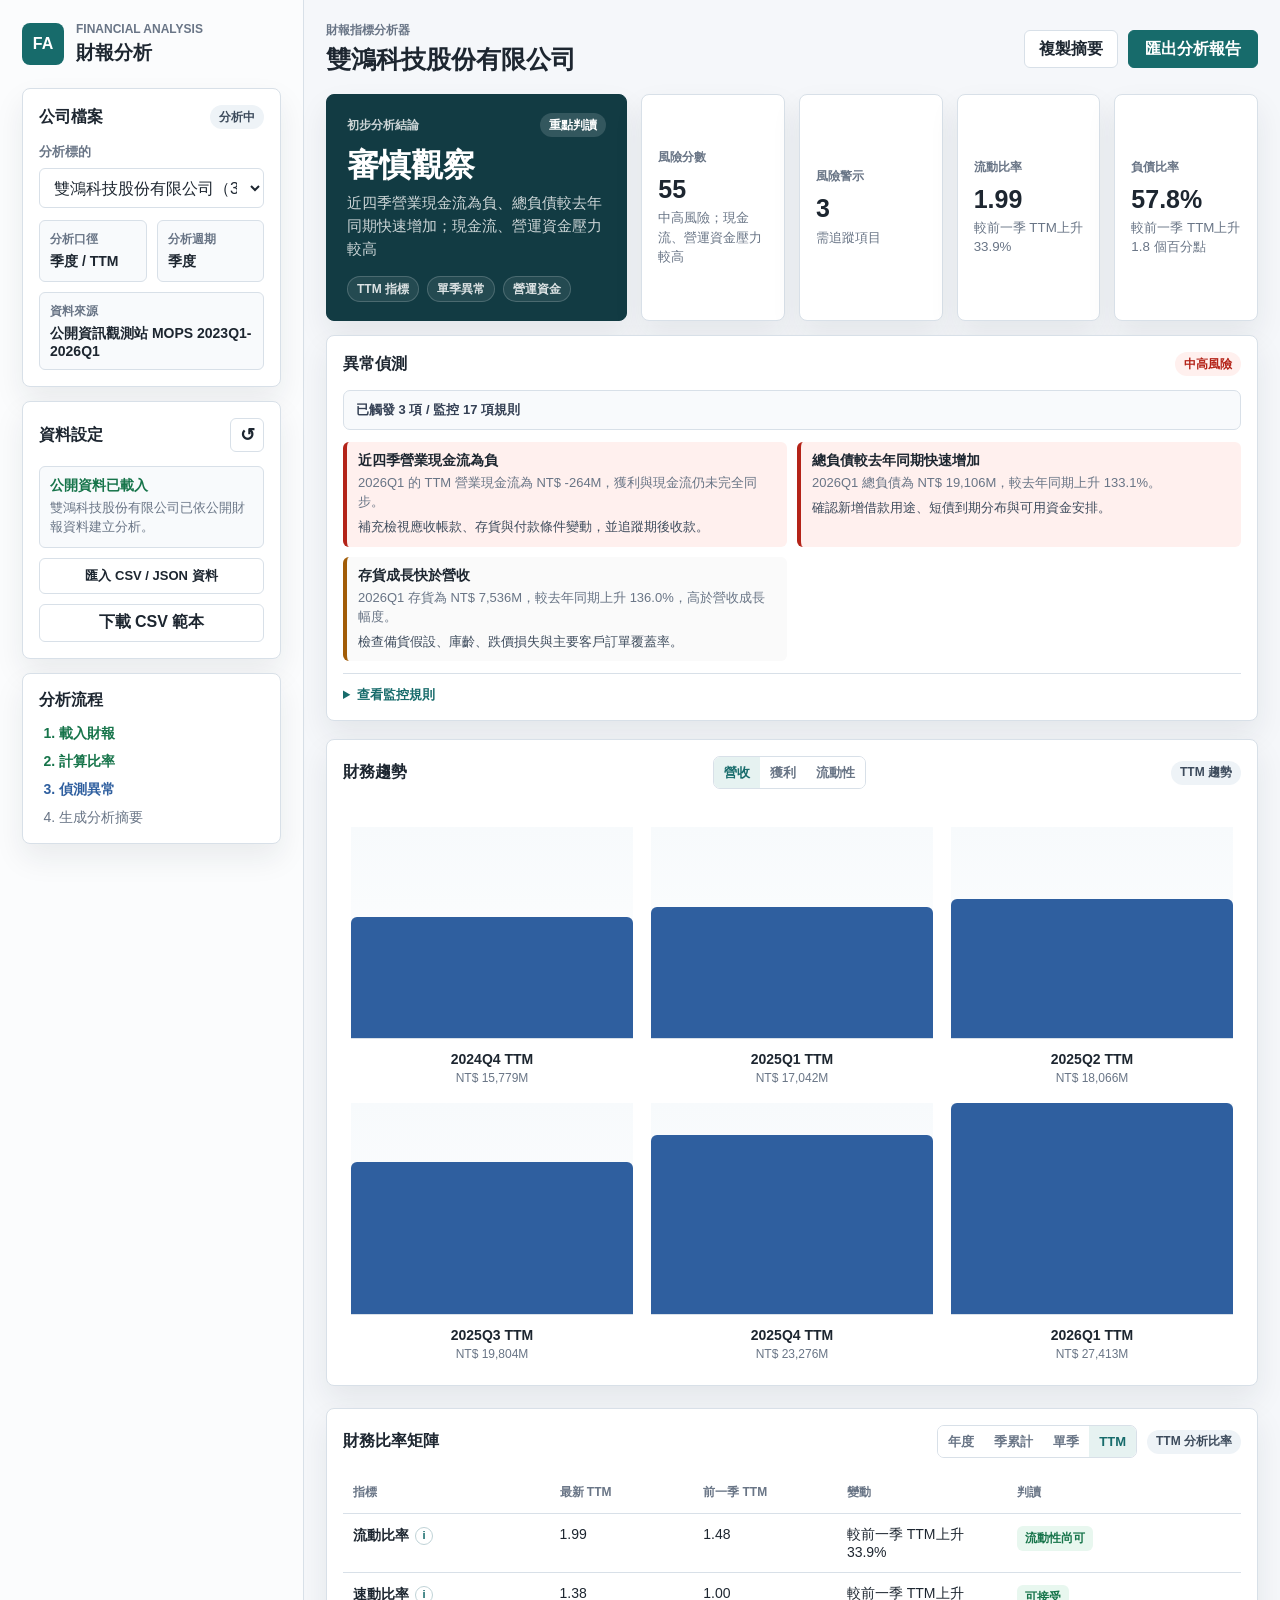
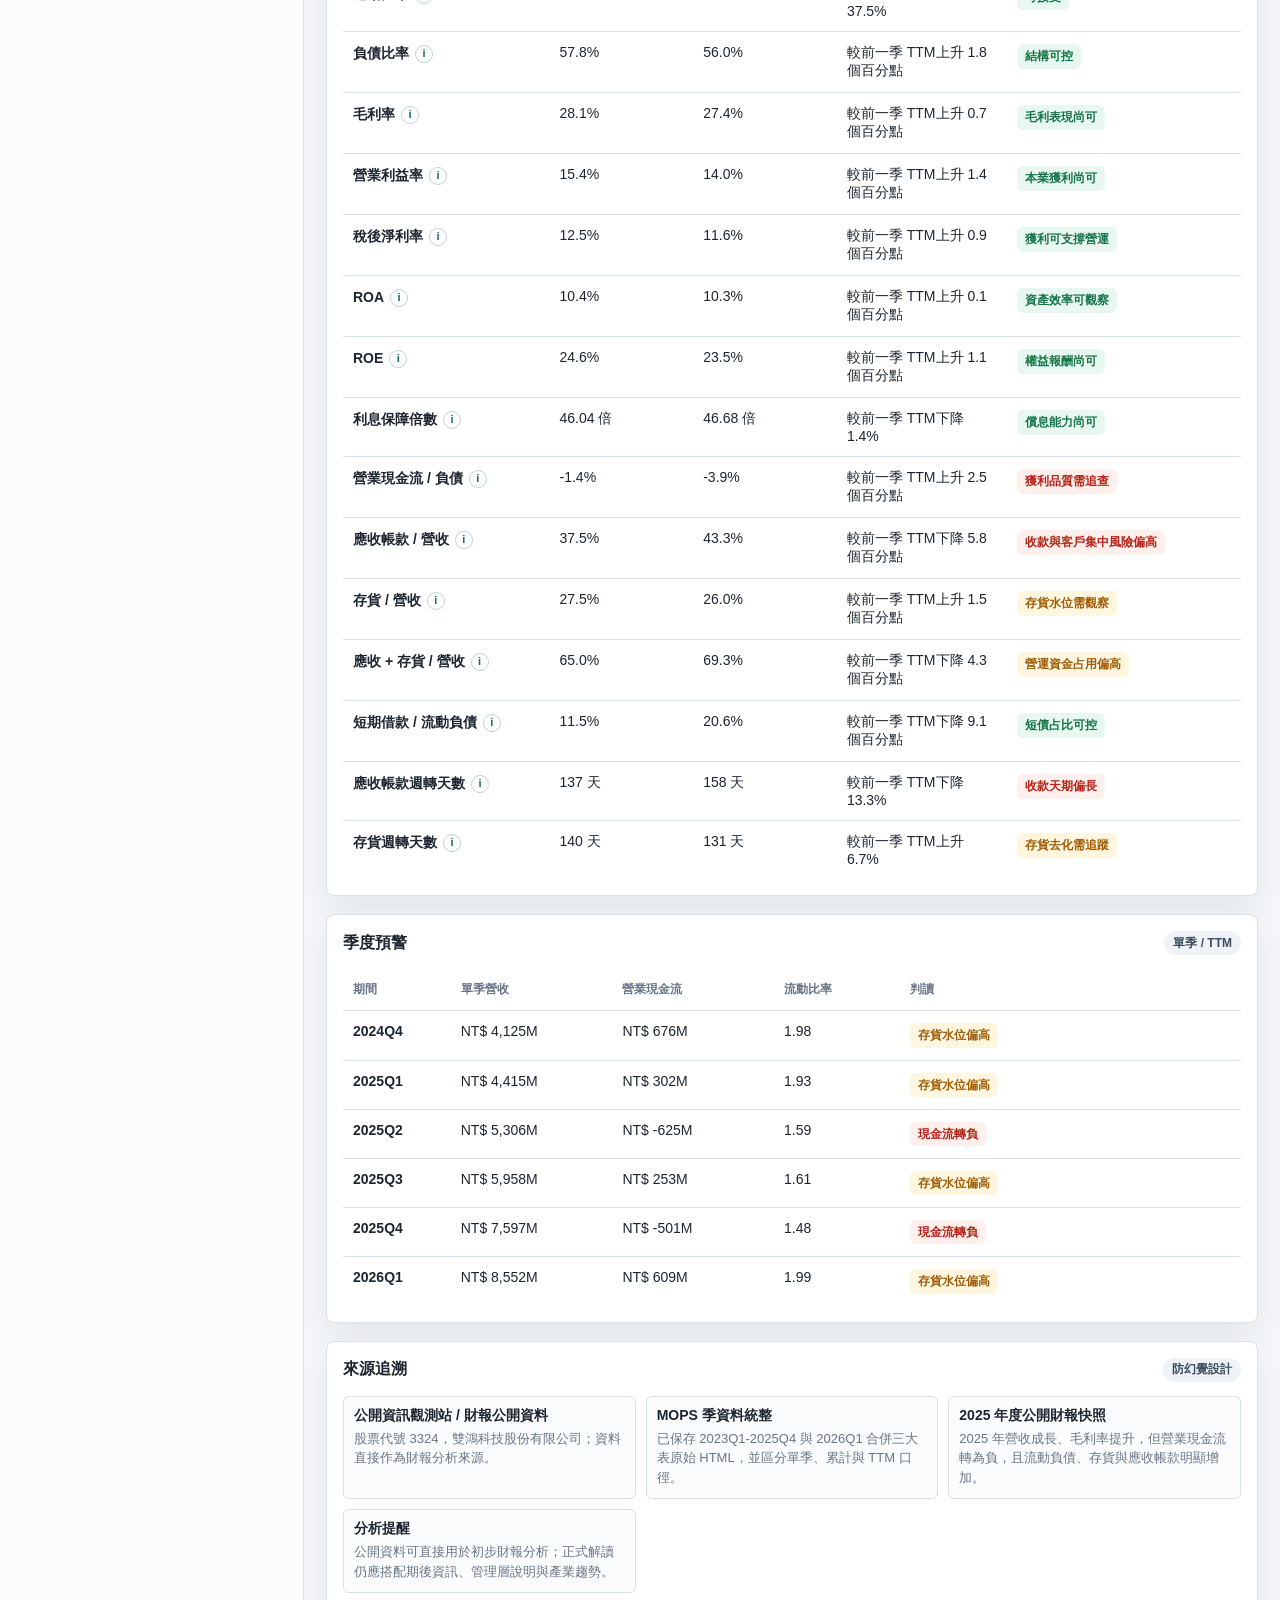
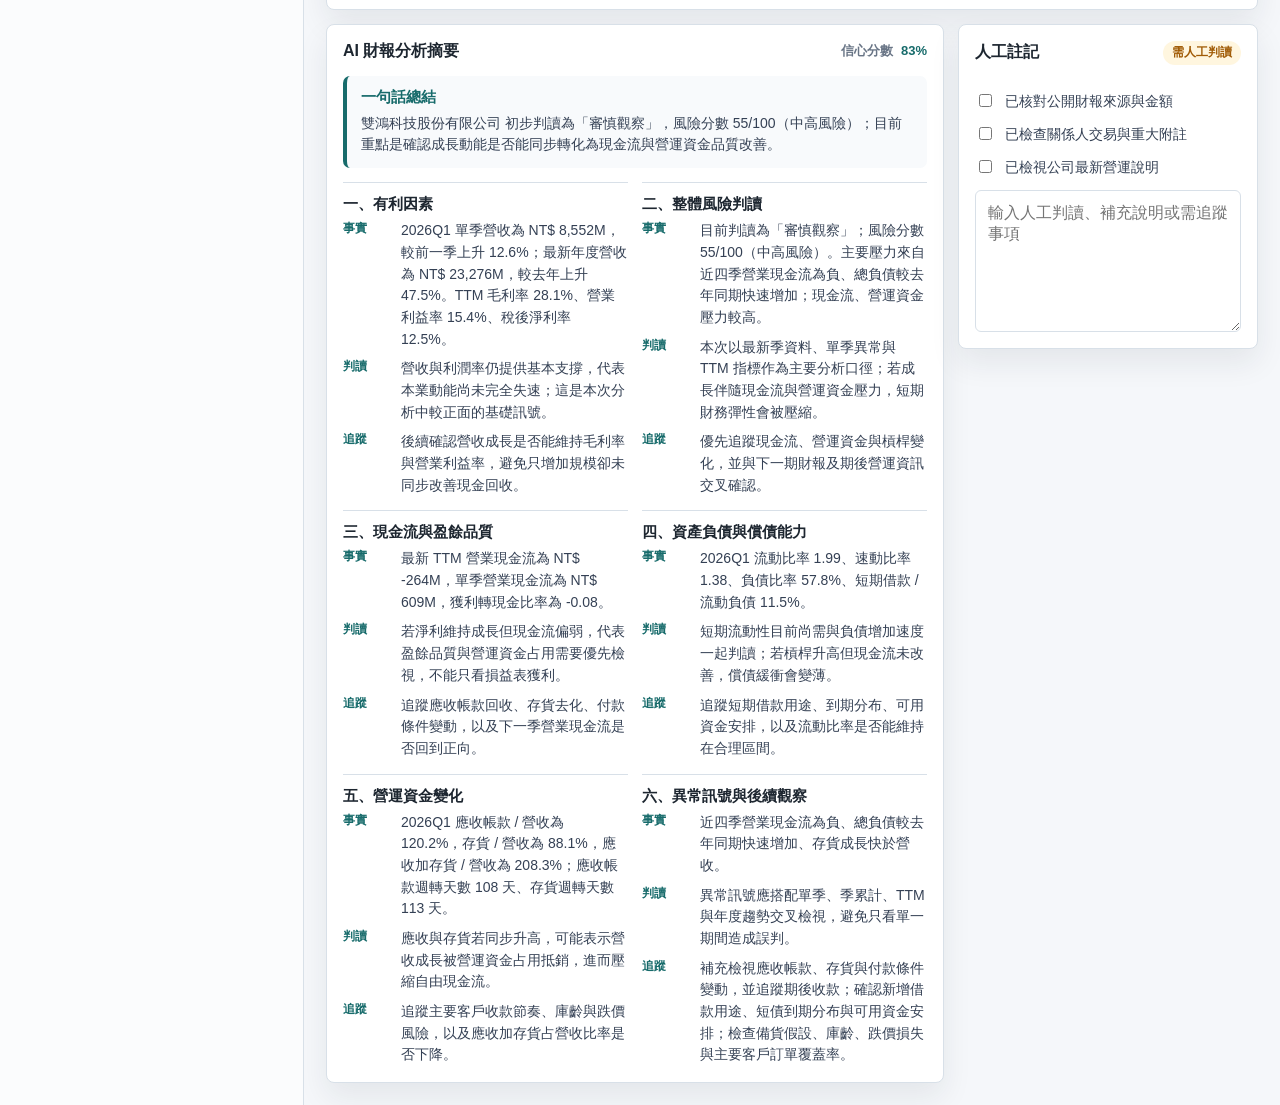
==== index.html @ e7624f01 "Load ratio matrix tooltips" ====
<!doctype html>
<html lang="zh-Hant">
  <head>
    <meta charset="utf-8" />
    <meta name="viewport" content="width=device-width, initial-scale=1" />
    <title>財報分析助手</title>
    <link rel="stylesheet" href="./style.css" />
    <link rel="stylesheet" href="./ratio-tooltips.css" />
  </head>
  <body>
    <main class="app-shell">
      <aside class="sidebar" aria-label="財報分析控制台">
        <div class="brand">
          <div class="brand-mark" aria-hidden="true">FA</div>
          <div>
            <p class="eyebrow">Financial Analysis</p>
            <h1>財報分析</h1>
          </div>
        </div>

        <section class="panel compact profile-panel">
          <div class="panel-title">
            <span>公司檔案</span>
            <span class="status-pill">分析中</span>
          </div>
          <label class="field-label" for="companySelect">分析標的</label>
          <select id="companySelect">
            <option value="auras" selected>雙鴻科技股份有限公司（3324）</option>
            <option value="sample">宏遠精密製造股份有限公司</option>
            <option value="stable">勤實電子材料股份有限公司</option>
            <option value="stress">景泰營造工程股份有限公司</option>
          </select>
          <div class="meta-grid">
            <div>
              <span>分析口徑</span>
              <strong id="creditLimit">季度 / TTM</strong>
            </div>
            <div>
              <span>分析週期</span>
              <strong>季度</strong>
            </div>
            <div class="meta-wide">
              <span>資料來源</span>
              <strong id="dataSource">公開資訊觀測站資料快照</strong>
            </div>
          </div>
        </section>

        <section class="panel compact data-panel">
          <div class="panel-title">
            <span>資料設定</span>
            <button class="icon-button" id="resetData" title="還原樣本資料" aria-label="還原樣本資料">↺</button>
          </div>
          <div class="parser-status" id="parserStatus">
            <strong>公開資料已載入</strong>
            <span id="parserDetail">雙鴻科技已依公開財報資料建立分析。</span>
          </div>
          <label class="secondary-upload" for="structuredUpload">匯入 CSV / JSON 資料</label>
          <input id="structuredUpload" type="file" accept=".csv,.json" />
          <button class="secondary-button" id="downloadTemplate">下載 CSV 範本</button>
        </section>

        <section class="panel compact flow-panel">
          <div class="panel-title">
            <span>分析流程</span>
          </div>
          <ol class="steps">
            <li class="done">載入財報</li>
            <li class="done">計算比率</li>
            <li class="active">偵測異常</li>
            <li>生成分析摘要</li>
          </ol>
        </section>

      </aside>

      <section class="workspace">
        <header class="topbar">
          <div>
            <p class="eyebrow">財報指標分析器</p>
            <h2 id="companyName">雙鴻科技股份有限公司</h2>
          </div>
          <div class="top-actions">
            <button class="secondary-button" id="copySummary">複製摘要</button>
            <button class="primary-button" id="exportReport">匯出分析報告</button>
          </div>
        </header>

        <section class="kpi-strip" aria-label="財報分析指標">
          <article class="kpi conclusion-kpi">
            <div class="kpi-heading">
              <span>初步分析結論</span>
              <span class="status-pill conclusion-pill">重點判讀</span>
            </div>
            <strong id="recommendation">審慎觀察</strong>
            <small id="recommendationReason">短債與現金流壓力升高</small>
            <div class="conclusion-meta" aria-label="初步分析口徑">
              <span>TTM 指標</span>
              <span>單季異常</span>
              <span>營運資金</span>
            </div>
          </article>
          <article class="kpi metric-kpi">
            <span>風險分數</span>
            <strong id="riskScore">--</strong>
            <small id="riskScoreReason">等待分析</small>
          </article>
          <article class="kpi metric-kpi">
            <span>風險警示</span>
            <strong id="alertCount">5</strong>
            <small>需追蹤項目</small>
          </article>
          <article class="kpi metric-kpi">
            <span>流動比率</span>
            <strong id="currentRatio">0.96</strong>
            <small id="currentRatioDelta">較去年下降 30.4%</small>
          </article>
          <article class="kpi metric-kpi">
            <span>負債比率</span>
            <strong id="debtRatio">71.0%</strong>
            <small id="debtRatioDelta">較去年上升 13.9%</small>
          </article>
        </section>

        <section class="analysis-grid">
          <article class="panel alert-panel">
            <div class="panel-title">
              <span>異常偵測</span>
              <span class="status-pill danger" id="riskLevel">高關注</span>
            </div>
            <div class="alert-summary" id="alertSummary">已觸發 0 項 / 監控 0 項規則</div>
            <ul class="alert-list" id="alertList"></ul>
            <details class="alert-rules">
              <summary>查看監控規則</summary>
              <ul id="alertRuleList"></ul>
            </details>
          </article>

          <article class="panel wide trend-panel">
            <div class="panel-title">
              <span>財務趨勢</span>
              <div class="segmented chart-toggle" role="tablist" aria-label="趨勢指標">
                <button class="selected" data-chart="revenue">營收</button>
                <button data-chart="profit">獲利</button>
                <button data-chart="liquidity">流動性</button>
              </div>
              <span class="status-pill" id="chartBasis">TTM 趨勢</span>
            </div>
            <div class="bar-chart" id="barChart" aria-label="財務趨勢圖"></div>
          </article>

          <article class="panel wide ratios-panel">
            <div class="panel-title">
              <span>財務比率矩陣</span>
              <div class="panel-tools">
                <div class="segmented basis-toggle" role="tablist" aria-label="資料口徑">
                  <button data-basis="annual">年度</button>
                  <button data-basis="ytd">季累計</button>
                  <button data-basis="quarter">單季</button>
                  <button class="selected" data-basis="ttm">TTM</button>
                </div>
                <span class="status-pill" id="ratioBasis">TTM 計算層</span>
              </div>
            </div>
            <div class="ratio-table-wrap">
              <table class="ratio-table">
                <thead>
                  <tr>
                    <th>指標</th>
                    <th id="ratioLatestHeader">最新期間</th>
                    <th id="ratioPreviousHeader">比較期間</th>
                    <th>變動</th>
                    <th>判讀</th>
                  </tr>
                </thead>
                <tbody id="ratioTable"></tbody>
              </table>
            </div>
          </article>

          <article class="panel wide quarters-panel">
            <div class="panel-title">
              <span>季度預警</span>
              <span class="status-pill" id="quarterBasis">單季 / TTM</span>
            </div>
            <div class="ratio-table-wrap">
              <table class="ratio-table quarter-table">
                <thead>
                  <tr>
                    <th>期間</th>
                    <th>單季營收</th>
                    <th>營業現金流</th>
                    <th>流動比率</th>
                    <th>判讀</th>
                  </tr>
                </thead>
                <tbody id="quarterTable"></tbody>
              </table>
            </div>
          </article>

          <article class="panel evidence-panel">
            <div class="panel-title">
              <span>來源追溯</span>
              <span class="status-pill">防幻覺設計</span>
            </div>
            <div class="evidence-list" id="evidenceList"></div>
          </article>

        </section>

        <section class="report-band">
          <article class="panel report-panel">
            <div class="panel-title">
              <span>AI 財報分析摘要</span>
              <div class="confidence">
                <span>信心分數</span>
                <strong id="confidenceScore">82%</strong>
              </div>
            </div>
            <div class="report-body" id="reviewSummary"></div>
          </article>

          <article class="panel reviewer-panel">
            <div class="panel-title">
              <span>人工註記</span>
              <span class="status-pill warning">需人工判讀</span>
            </div>
            <label class="check-row">
              <input type="checkbox" />
              <span>已核對公開財報來源與金額</span>
            </label>
            <label class="check-row">
              <input type="checkbox" />
              <span>已檢查關係人交易與重大附註</span>
            </label>
            <label class="check-row">
              <input type="checkbox" />
              <span>已檢視公司最新營運說明</span>
            </label>
            <textarea id="reviewerNote" placeholder="輸入人工判讀、補充說明或需追蹤事項"></textarea>
          </article>
        </section>
      </section>
    </main>

    <div class="toast" id="toast" role="status" aria-live="polite"></div>
    <script src="./analysis-engine.js"></script>
    <script src="./data/mops/3324_auras/auras_mops_data.js"></script>
    <script src="./app.js"></script>
    <script src="./ratio-tooltips.js"></script>
  </body>
</html>
---- style.css ----
:root {
  color-scheme: light;
  --bg: #f5f7fa;
  --surface: #ffffff;
  --surface-2: #eef3f7;
  --text: #1d2630;
  --muted: #697586;
  --line: #d8e0e8;
  --accent: #176b6b;
  --accent-2: #2f5f9f;
  --danger: #b42318;
  --danger-soft: #fff0ee;
  --warning: #a15c07;
  --warning-soft: #fff6df;
  --ok: #16744a;
  --ok-soft: #e8f7ef;
  --shadow: 0 14px 30px rgba(27, 39, 51, 0.08);
}

* {
  box-sizing: border-box;
}

body {
  margin: 0;
  min-height: 100vh;
  background: var(--bg);
  color: var(--text);
  overflow-x: hidden;
  font-family:
    Inter, "Noto Sans TC", "PingFang TC", "Microsoft JhengHei", Arial,
    sans-serif;
}

button,
select,
textarea,
input {
  font: inherit;
}

button {
  cursor: pointer;
}

.app-shell {
  display: grid;
  grid-template-columns: 304px minmax(0, 1fr);
  min-height: 100vh;
}

.sidebar {
  position: sticky;
  top: 0;
  min-height: 100vh;
  height: auto;
  overflow: visible;
  border-right: 1px solid var(--line);
  background: #fbfcfd;
  padding: 22px;
}

.brand {
  display: flex;
  gap: 12px;
  align-items: center;
  margin-bottom: 22px;
}

.brand-mark {
  display: grid;
  width: 42px;
  height: 42px;
  place-items: center;
  border-radius: 8px;
  background: var(--accent);
  color: white;
  font-weight: 800;
}

.eyebrow {
  margin: 0 0 4px;
  color: var(--muted);
  font-size: 12px;
  font-weight: 700;
  letter-spacing: 0;
  text-transform: uppercase;
}

h1,
h2 {
  margin: 0;
  letter-spacing: 0;
}

h1 {
  font-size: 19px;
}

h2 {
  font-size: 25px;
}

.workspace {
  min-width: 0;
  padding: 22px;
}

.topbar {
  display: flex;
  gap: 16px;
  align-items: center;
  justify-content: space-between;
  margin-bottom: 18px;
}

.top-actions {
  display: flex;
  gap: 10px;
  flex-wrap: wrap;
  justify-content: flex-end;
}

.primary-button,
.secondary-button,
.icon-button,
.segmented button {
  border: 1px solid var(--line);
  border-radius: 6px;
  background: white;
  color: var(--text);
  min-height: 38px;
}

.primary-button {
  border-color: var(--accent);
  background: var(--accent);
  color: white;
  padding: 0 16px;
  font-weight: 700;
}

.secondary-button {
  padding: 0 14px;
  font-weight: 700;
}

.icon-button {
  display: grid;
  width: 34px;
  height: 34px;
  min-height: 34px;
  place-items: center;
  padding: 0;
  font-size: 18px;
}

.panel {
  border: 1px solid var(--line);
  border-radius: 8px;
  background: var(--surface);
  box-shadow: var(--shadow);
}

.panel.compact {
  padding: 16px;
  margin-bottom: 14px;
}

.panel-title {
  display: flex;
  gap: 12px;
  align-items: center;
  justify-content: space-between;
  margin-bottom: 14px;
  font-weight: 800;
}

.status-pill {
  display: inline-flex;
  align-items: center;
  min-height: 24px;
  border-radius: 999px;
  background: var(--surface-2);
  color: #3d4b5c;
  padding: 0 9px;
  font-size: 12px;
  font-weight: 800;
  white-space: nowrap;
}

.status-pill.danger {
  background: var(--danger-soft);
  color: var(--danger);
}

.status-pill.warning {
  background: var(--warning-soft);
  color: var(--warning);
}

.field-label {
  display: block;
  margin-bottom: 7px;
  color: var(--muted);
  font-size: 13px;
  font-weight: 700;
}

select {
  width: 100%;
  min-height: 40px;
  border: 1px solid var(--line);
  border-radius: 6px;
  background: white;
  color: var(--text);
  padding: 0 10px;
}

.meta-grid {
  display: grid;
  grid-template-columns: 1fr 1fr;
  gap: 10px;
  margin-top: 12px;
}

.meta-grid div {
  border: 1px solid var(--line);
  border-radius: 6px;
  padding: 10px;
  background: #f8fafc;
}

.meta-grid .meta-wide {
  grid-column: 1 / -1;
}

.meta-grid span,
.kpi span {
  display: block;
  color: var(--muted);
  font-size: 12px;
  font-weight: 700;
}

.meta-grid strong {
  display: block;
  margin-top: 5px;
  font-size: 14px;
}

#structuredUpload {
  position: absolute;
  width: 1px;
  height: 1px;
  opacity: 0;
  pointer-events: none;
}

.parser-status {
  display: grid;
  gap: 4px;
  margin-top: 10px;
  border: 1px solid var(--line);
  border-radius: 6px;
  background: #f8fafc;
  padding: 10px;
}

.parser-status strong {
  color: var(--accent);
  font-size: 14px;
}

.parser-status span {
  color: var(--muted);
  font-size: 13px;
  line-height: 1.45;
}

.parser-status.warning strong {
  color: var(--warning);
}

.parser-status.done strong {
  color: var(--ok);
}

.secondary-upload {
  display: flex;
  align-items: center;
  justify-content: center;
  min-height: 36px;
  margin-top: 10px;
  border: 1px solid var(--line);
  border-radius: 6px;
  background: white;
  color: var(--text);
  font-size: 13px;
  font-weight: 800;
  cursor: pointer;
}

.compact .secondary-button {
  width: 100%;
  margin-top: 10px;
}

.steps {
  display: grid;
  gap: 10px;
  margin: 0;
  padding-left: 20px;
  color: var(--muted);
  font-size: 14px;
}

.steps li.done {
  color: var(--ok);
  font-weight: 800;
}

.steps li.active {
  color: var(--accent-2);
  font-weight: 800;
}

.kpi-strip {
  display: grid;
  grid-template-columns: repeat(6, minmax(0, 1fr));
  gap: 14px;
  margin-bottom: 14px;
}

.kpi {
  min-height: 106px;
  border: 1px solid var(--line);
  border-radius: 8px;
  background: white;
  padding: 16px;
  box-shadow: var(--shadow);
}

.conclusion-kpi {
  grid-column: span 2;
  display: flex;
  flex-direction: column;
  justify-content: space-between;
  min-height: 128px;
  border-color: #123b43;
  background: #123b43;
  color: white;
  padding: 18px 20px;
}

.kpi-heading {
  display: flex;
  gap: 12px;
  align-items: center;
  justify-content: space-between;
  margin-bottom: 8px;
}

.conclusion-kpi .conclusion-pill {
  display: inline-flex;
  background: rgba(255, 255, 255, 0.14);
  color: white;
}

.kpi strong {
  display: block;
  margin: 10px 0 6px;
  font-size: 25px;
  line-height: 1.05;
}

.conclusion-kpi strong {
  margin: 4px 0 8px;
  font-size: 32px;
}

.kpi small {
  color: var(--muted);
  line-height: 1.45;
}

.conclusion-kpi .kpi-heading > span:first-child,
.conclusion-kpi small {
  color: rgba(255, 255, 255, 0.78);
}

.conclusion-kpi small {
  display: block;
  max-width: 42rem;
  font-size: 15px;
  line-height: 1.55;
}

.conclusion-meta {
  display: flex;
  flex-wrap: wrap;
  gap: 8px;
  margin-top: 16px;
}

.conclusion-meta span {
  display: inline-flex;
  align-items: center;
  min-height: 26px;
  border: 1px solid rgba(255, 255, 255, 0.18);
  border-radius: 999px;
  background: rgba(255, 255, 255, 0.08);
  color: rgba(255, 255, 255, 0.84);
  padding: 0 9px;
  font-size: 12px;
  font-weight: 800;
}

.metric-kpi {
  display: flex;
  flex-direction: column;
  justify-content: center;
}

.analysis-grid {
  display: grid;
  grid-template-columns: minmax(0, 1fr) minmax(0, 1fr);
  gap: 18px;
  margin-bottom: 14px;
}

.analysis-grid .panel,
.report-band .panel {
  padding: 16px;
}

.wide {
  min-width: 0;
}

.analysis-grid > .wide,
.analysis-grid > .alert-panel,
.analysis-grid > .evidence-panel {
  grid-column: 1 / -1;
}

.trend-panel {
  margin-bottom: 4px;
}

.segmented {
  display: inline-flex;
  border: 1px solid var(--line);
  border-radius: 7px;
  overflow: hidden;
}

.panel-tools {
  display: flex;
  gap: 10px;
  align-items: center;
  justify-content: flex-end;
  flex-wrap: wrap;
}

.segmented button {
  min-height: 31px;
  border: 0;
  border-radius: 0;
  padding: 0 10px;
  color: var(--muted);
  font-size: 13px;
  font-weight: 800;
}

.segmented button.selected {
  background: #e6f2f1;
  color: var(--accent);
}

.segmented button:disabled {
  cursor: not-allowed;
  background: #f3f5f7;
  color: #a4afbd;
}

.bar-chart {
  display: grid;
  grid-template-columns: repeat(3, minmax(0, 1fr));
  gap: 18px;
  align-items: end;
  min-height: 282px;
  padding: 24px 8px 8px;
}

.bar-item {
  display: grid;
  grid-template-rows: 1fr auto;
  gap: 12px;
  height: 258px;
}

.bar-track {
  position: relative;
  display: flex;
  align-items: end;
  border-bottom: 1px solid var(--line);
  background: linear-gradient(180deg, #f7fafc 0%, #ffffff 100%);
}

.bar {
  width: 100%;
  min-height: 16px;
  border-radius: 6px 6px 0 0;
  background: var(--accent-2);
}

.bar.warning {
  background: var(--warning);
}

.bar.danger {
  background: var(--danger);
}

.bar-label {
  display: grid;
  gap: 4px;
  text-align: center;
}

.bar-label strong {
  font-size: 14px;
}

.bar-label span {
  color: var(--muted);
  font-size: 12px;
}

.alert-summary {
  margin-bottom: 12px;
  border: 1px solid var(--line);
  border-radius: 7px;
  background: #f8fafc;
  padding: 10px 12px;
  color: #344054;
  font-size: 13px;
  font-weight: 800;
}

.alert-list {
  display: grid;
  grid-template-columns: repeat(auto-fit, minmax(300px, 1fr));
  gap: 10px;
  margin: 0;
  padding: 0;
  list-style: none;
}

.alert-item {
  border-left: 4px solid var(--warning);
  border-radius: 6px;
  background: #fafafa;
  padding: 10px 11px;
}

.alert-item.high {
  border-left-color: var(--danger);
  background: var(--danger-soft);
}

.alert-item strong {
  display: block;
  margin-bottom: 4px;
  font-size: 14px;
}

.alert-item span {
  display: block;
  color: var(--muted);
  font-size: 13px;
  line-height: 1.45;
}

.alert-item em {
  display: block;
  margin-top: 6px;
  color: #3d4b5c;
  font-size: 13px;
  font-style: normal;
  line-height: 1.45;
}

.alert-rules {
  margin-top: 12px;
  border-top: 1px solid var(--line);
  padding-top: 12px;
}

.alert-rules summary {
  color: var(--accent);
  cursor: pointer;
  font-size: 13px;
  font-weight: 900;
}

.alert-rules ul {
  display: grid;
  grid-template-columns: repeat(auto-fit, minmax(220px, 1fr));
  gap: 8px;
  margin: 10px 0 0;
  padding: 0;
  list-style: none;
}

.alert-rules li {
  display: flex;
  gap: 8px;
  align-items: flex-start;
  justify-content: space-between;
  border: 1px solid var(--line);
  border-radius: 7px;
  background: #fbfcfd;
  padding: 8px 10px;
}

.alert-rules li span {
  color: #344054;
  font-size: 13px;
  line-height: 1.35;
}

.alert-rules li strong {
  flex: 0 0 auto;
  border-radius: 999px;
  background: var(--surface-2);
  color: var(--muted);
  padding: 3px 7px;
  font-size: 11px;
}

.alert-rules li.triggered {
  border-color: #f2b8ad;
  background: var(--danger-soft);
}

.alert-rules li.triggered strong {
  background: #ffffff;
  color: var(--danger);
}

.ratio-table-wrap {
  overflow: visible;
}

.ratio-table {
  width: 100%;
  border-collapse: collapse;
  min-width: 0;
  table-layout: fixed;
  font-size: 14px;
}

.ratio-table th,
.ratio-table td {
  border-bottom: 1px solid var(--line);
  padding: 12px 10px;
  text-align: left;
  vertical-align: top;
  overflow-wrap: anywhere;
  word-break: normal;
}

.ratio-table th {
  color: var(--muted);
  font-size: 12px;
}

.quarter-table {
  min-width: 0;
}

.ratio-table:not(.quarter-table) th:nth-child(1),
.ratio-table:not(.quarter-table) td:nth-child(1) {
  width: 23%;
}

.ratio-table:not(.quarter-table) th:nth-child(2),
.ratio-table:not(.quarter-table) td:nth-child(2),
.ratio-table:not(.quarter-table) th:nth-child(3),
.ratio-table:not(.quarter-table) td:nth-child(3) {
  width: 16%;
}

.ratio-table:not(.quarter-table) th:nth-child(4),
.ratio-table:not(.quarter-table) td:nth-child(4) {
  width: 19%;
}

.ratio-table:not(.quarter-table) th:nth-child(5),
.ratio-table:not(.quarter-table) td:nth-child(5) {
  width: 26%;
}

.quarter-table th:nth-child(1),
.quarter-table td:nth-child(1) {
  width: 12%;
}

.quarter-table th:nth-child(2),
.quarter-table td:nth-child(2),
.quarter-table th:nth-child(3),
.quarter-table td:nth-child(3) {
  width: 18%;
}

.quarter-table th:nth-child(4),
.quarter-table td:nth-child(4) {
  width: 14%;
}

.quarter-table th:nth-child(5),
.quarter-table td:nth-child(5) {
  width: 38%;
}

.ratio-table tbody tr:last-child td {
  border-bottom: 0;
}

.tag {
  display: inline-flex;
  align-items: center;
  min-height: 24px;
  border-radius: 6px;
  padding: 4px 8px;
  font-size: 12px;
  font-weight: 800;
  line-height: 1.35;
  white-space: normal;
  text-align: left;
}

.tag.ok {
  background: var(--ok-soft);
  color: var(--ok);
}

.tag.warning {
  background: var(--warning-soft);
  color: var(--warning);
}

.tag.danger {
  background: var(--danger-soft);
  color: var(--danger);
}

.evidence-list {
  display: grid;
  grid-template-columns: repeat(auto-fit, minmax(260px, 1fr));
  gap: 10px;
}

.evidence-item {
  border: 1px solid var(--line);
  border-radius: 6px;
  padding: 10px;
  background: #fbfcfd;
}

.evidence-item strong {
  display: block;
  margin-bottom: 4px;
  font-size: 14px;
}

.evidence-item span {
  color: var(--muted);
  font-size: 13px;
  line-height: 1.45;
}

.report-band {
  display: grid;
  grid-template-columns: minmax(0, 1.65fr) minmax(300px, 0.7fr);
  gap: 14px;
  align-items: start;
}

.report-body {
  display: grid;
  grid-template-columns: repeat(auto-fit, minmax(260px, 1fr));
  gap: 14px;
}

.report-section {
  border-top: 1px solid var(--line);
  padding-top: 12px;
}

.report-lead {
  grid-column: 1 / -1;
  border-top: 0;
  border-left: 4px solid var(--accent);
  border-radius: 7px;
  background: #f8fafc;
  padding: 12px 14px;
}

.report-section h3 {
  margin: 0 0 6px;
  font-size: 15px;
}

.report-lead h3 {
  color: var(--accent);
}

.report-section p {
  margin: 0;
  color: #344054;
  font-size: 14px;
  line-height: 1.55;
}

.report-points {
  display: grid;
  gap: 8px;
  margin: 0;
}

.report-point {
  display: grid;
  grid-template-columns: 48px minmax(0, 1fr);
  gap: 10px;
}

.report-point dt {
  color: var(--accent);
  font-size: 12px;
  font-weight: 900;
}

.report-point dd {
  margin: 0;
  color: #344054;
  font-size: 14px;
  line-height: 1.55;
}

.confidence {
  display: flex;
  gap: 8px;
  align-items: baseline;
  color: var(--muted);
  font-size: 13px;
}

.confidence strong {
  color: var(--accent);
}

.reviewer-panel {
  display: grid;
  gap: 12px;
}

.check-row {
  display: flex;
  gap: 10px;
  align-items: flex-start;
  color: #344054;
  font-size: 14px;
  line-height: 1.5;
}

.check-row input {
  margin-top: 3px;
  accent-color: var(--accent);
}

textarea {
  width: 100%;
  min-height: 142px;
  resize: vertical;
  border: 1px solid var(--line);
  border-radius: 6px;
  padding: 12px;
  color: var(--text);
}

.toast {
  position: fixed;
  right: 18px;
  bottom: 18px;
  z-index: 10;
  max-width: min(360px, calc(100vw - 36px));
  transform: translateY(16px);
  border-radius: 8px;
  background: #15202b;
  color: white;
  padding: 11px 14px;
  opacity: 0;
  pointer-events: none;
  transition:
    opacity 160ms ease,
    transform 160ms ease;
}

.toast.show {
  transform: translateY(0);
  opacity: 1;
}

@media (max-width: 1120px) {
  .app-shell {
    grid-template-columns: 1fr;
  }

  .sidebar {
    position: static;
    height: auto;
    min-height: 0;
    border-right: 0;
    border-bottom: 1px solid var(--line);
  }

  .kpi-strip,
  .analysis-grid,
  .report-band {
    grid-template-columns: 1fr 1fr;
  }

  .conclusion-kpi {
    grid-column: 1 / -1;
  }

  .analysis-grid > .wide,
  .analysis-grid > .alert-panel,
  .analysis-grid > .evidence-panel {
    grid-column: 1 / -1;
  }
}

@media (max-width: 760px) {
  body {
    background: #eef3f7;
  }

  .app-shell {
    display: block;
  }

  .workspace,
  .sidebar {
    padding: 12px;
  }

  .sidebar {
    display: grid;
    gap: 10px;
    background: #ffffff;
  }

  .brand {
    margin-bottom: 0;
    padding: 2px 2px 0;
  }

  .brand-mark {
    width: 34px;
    height: 34px;
    border-radius: 7px;
  }

  .brand .eyebrow {
    display: none;
  }

  h1 {
    font-size: 18px;
  }

  .panel.compact {
    margin-bottom: 0;
    padding: 12px;
    box-shadow: none;
  }

  .profile-panel .panel-title,
  .data-panel .panel-title {
    align-items: center;
    flex-direction: row;
    margin-bottom: 10px;
  }

  .flow-panel {
    display: none;
  }

  .field-label {
    margin-bottom: 6px;
    font-size: 12px;
  }

  select {
    min-height: 44px;
  }

  .meta-grid {
    grid-template-columns: repeat(2, minmax(0, 1fr));
    gap: 8px;
    margin-top: 10px;
  }

  .meta-grid div {
    padding: 8px;
  }

  .meta-grid strong {
    font-size: 13px;
    line-height: 1.35;
  }

  .parser-status {
    margin-top: 0;
    padding: 9px;
  }

  .secondary-upload,
  .compact .secondary-button {
    min-height: 42px;
    margin-top: 8px;
  }

  .workspace {
    padding-bottom: calc(84px + env(safe-area-inset-bottom));
  }

  .topbar {
    position: sticky;
    top: 0;
    z-index: 8;
    align-items: flex-start;
    flex-direction: column;
    gap: 10px;
    margin: 0 -12px 12px;
    border-bottom: 1px solid var(--line);
    background: rgba(245, 247, 250, 0.96);
    padding: 12px;
    backdrop-filter: blur(10px);
  }

  .topbar .eyebrow {
    display: none;
  }

  .top-actions {
    position: fixed;
    right: 0;
    bottom: 0;
    left: 0;
    z-index: 20;
    display: grid;
    grid-template-columns: 1fr 1fr;
    gap: 8px;
    border-top: 1px solid var(--line);
    background: rgba(255, 255, 255, 0.98);
    padding: 10px 12px calc(10px + env(safe-area-inset-bottom));
    box-shadow: 0 -10px 24px rgba(27, 39, 51, 0.1);
  }

  .top-actions button {
    width: 100%;
    min-height: 44px;
  }

  .analysis-grid,
  .report-band {
    grid-template-columns: 1fr;
  }

  .kpi-strip {
    grid-template-columns: repeat(2, minmax(0, 1fr));
    gap: 10px;
  }

  .kpi {
    min-height: 0;
    border-radius: 7px;
    padding: 12px;
    box-shadow: none;
  }

  .conclusion-kpi {
    grid-column: 1 / -1;
    border-color: #123b43;
    background: #123b43;
    color: white;
    padding: 16px 18px;
  }

  .conclusion-kpi .kpi-heading > span:first-child,
  .conclusion-kpi small {
    color: rgba(255, 255, 255, 0.76);
  }

  .conclusion-kpi .conclusion-pill,
  .conclusion-meta {
    display: none;
  }

  .kpi strong {
    margin: 8px 0 5px;
    font-size: 22px;
  }

  .conclusion-kpi strong {
    font-size: 28px;
  }

  .kpi small {
    display: block;
    font-size: 12px;
  }

  .analysis-grid,
  .report-band {
    gap: 14px;
  }

  .analysis-grid .panel,
  .report-band .panel {
    border-radius: 7px;
    padding: 13px;
    box-shadow: none;
  }

  .analysis-grid > .wide,
  .analysis-grid > .alert-panel,
  .analysis-grid > .evidence-panel {
    grid-column: auto;
  }

  .panel-title {
    align-items: center;
    flex-direction: row;
    gap: 10px;
    margin-bottom: 12px;
  }

  .trend-panel .panel-title,
  .ratios-panel .panel-title {
    align-items: stretch;
    flex-direction: column;
  }

  .panel-tools {
    align-items: stretch;
    justify-content: flex-start;
  }

  .panel-tools,
  .segmented {
    width: 100%;
  }

  .segmented {
    display: grid;
  }

  .chart-toggle {
    grid-template-columns: repeat(3, minmax(0, 1fr));
  }

  .basis-toggle {
    grid-template-columns: repeat(4, minmax(0, 1fr));
  }

  .segmented button {
    min-width: 0;
    min-height: 38px;
    padding: 0 6px;
  }

  .bar-chart {
    grid-template-columns: repeat(2, minmax(0, 1fr));
    gap: 14px;
    min-height: 0;
    padding: 12px 0 0;
  }

  .bar-item {
    height: 176px;
    gap: 8px;
  }

  .bar-label strong {
    font-size: 13px;
  }

  .alert-list,
  .evidence-list,
  .report-body {
    grid-template-columns: 1fr;
  }

  .alert-item,
  .evidence-item {
    border-radius: 7px;
    padding: 11px;
  }

  .ratio-table,
  .ratio-table thead,
  .ratio-table tbody,
  .ratio-table tr,
  .ratio-table th,
  .ratio-table td {
    display: block;
    width: 100%;
  }

  .ratio-table:not(.quarter-table) th:nth-child(n),
  .ratio-table:not(.quarter-table) td:nth-child(n),
  .quarter-table th:nth-child(n),
  .quarter-table td:nth-child(n) {
    width: 100%;
  }

  .ratio-table thead {
    display: none;
  }

  .ratio-table tr {
    display: grid;
    gap: 9px;
    margin-bottom: 10px;
    border: 1px solid var(--line);
    border-radius: 7px;
    background: #fbfcfd;
    padding: 12px;
  }

  .ratio-table td {
    display: grid;
    grid-template-columns: 96px minmax(0, 1fr);
    gap: 10px;
    border-bottom: 0;
    padding: 0;
    line-height: 1.4;
    overflow-wrap: break-word;
    word-break: normal;
  }

  .ratio-table td::before {
    content: attr(data-label);
    color: var(--muted);
    font-size: 12px;
    font-weight: 800;
  }

  .ratio-table td:first-child {
    grid-template-columns: 1fr;
    padding-bottom: 2px;
  }

  .ratio-table td:first-child::before {
    display: none;
  }

  .ratio-table td:first-child strong {
    font-size: 15px;
  }

  .tag {
    width: fit-content;
    max-width: 100%;
  }

  h2 {
    font-size: 20px;
  }

  .report-section {
    padding-top: 10px;
  }

  .report-lead {
    padding: 11px 12px;
  }

  .report-point {
    grid-template-columns: 42px minmax(0, 1fr);
    gap: 8px;
  }

  textarea {
    min-height: 118px;
  }

  .toast {
    bottom: calc(76px + env(safe-area-inset-bottom));
  }
}
---- ratio-tooltips.css ----
.metric-name {
  position: relative;
  display: inline-flex;
  align-items: center;
  max-width: 100%;
  gap: 6px;
  line-height: 1.35;
}

.metric-help {
  position: relative;
  display: inline-grid;
  place-items: center;
  flex: 0 0 auto;
  width: 18px;
  height: 18px;
  border: 1px solid #bfd2d6;
  border-radius: 50%;
  background: #ffffff;
  color: var(--accent);
  cursor: help;
  font-size: 11px;
  font-weight: 900;
  line-height: 1;
  outline: none;
}

.metric-help::after {
  content: attr(data-tooltip);
  position: absolute;
  z-index: 30;
  bottom: calc(100% + 8px);
  left: 50%;
  width: min(320px, calc(100vw - 48px));
  padding: 10px 12px;
  border: 1px solid #bed3d7;
  border-radius: 7px;
  background: #ffffff;
  box-shadow: 0 16px 32px rgba(15, 23, 42, 0.16);
  color: var(--text);
  font-size: 12px;
  font-weight: 700;
  line-height: 1.5;
  opacity: 0;
  overflow-wrap: break-word;
  pointer-events: none;
  text-align: left;
  transform: translate(-18px, 4px);
  transition: opacity 0.16s ease, transform 0.16s ease;
  white-space: normal;
}

.metric-help::before {
  content: "";
  position: absolute;
  z-index: 31;
  bottom: calc(100% + 3px);
  left: 50%;
  width: 8px;
  height: 8px;
  border-right: 1px solid #bed3d7;
  border-bottom: 1px solid #bed3d7;
  background: #ffffff;
  opacity: 0;
  pointer-events: none;
  transform: translate(-50%, 4px) rotate(45deg);
  transition: opacity 0.16s ease, transform 0.16s ease;
}

.metric-help:hover,
.metric-help:focus-visible {
  border-color: var(--accent);
  color: var(--accent-2);
}

.metric-help:hover::after,
.metric-help:focus-visible::after,
.metric-help:hover::before,
.metric-help:focus-visible::before {
  opacity: 1;
  transform: translate(-18px, 0);
}

.metric-help:hover::before,
.metric-help:focus-visible::before {
  transform: translate(-50%, 0) rotate(45deg);
}

@media (max-width: 760px) {
  .metric-name {
    width: fit-content;
    max-width: 100%;
  }

  .metric-help::after {
    left: 0;
    width: min(280px, calc(100vw - 48px));
    transform: translate(0, 4px);
  }

  .metric-help:hover::after,
  .metric-help:focus-visible::after {
    transform: translate(0, 0);
  }
}
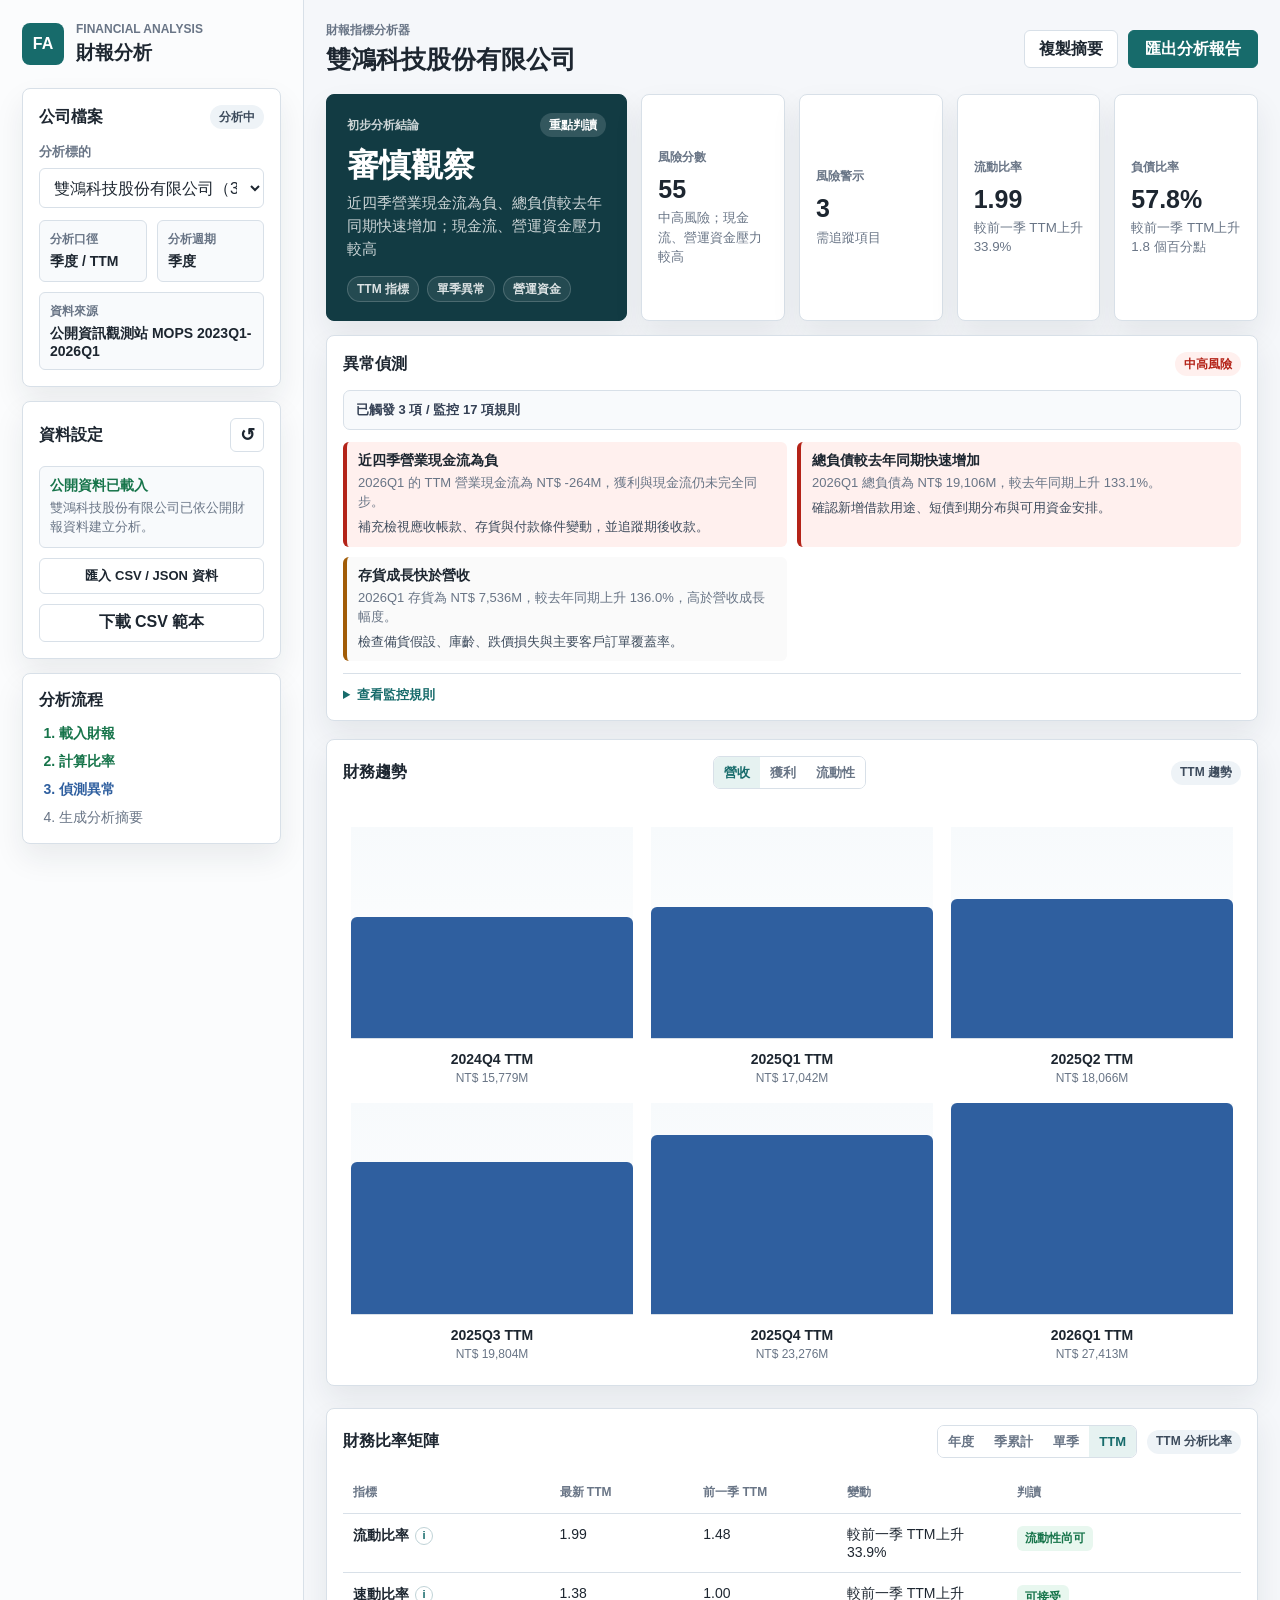
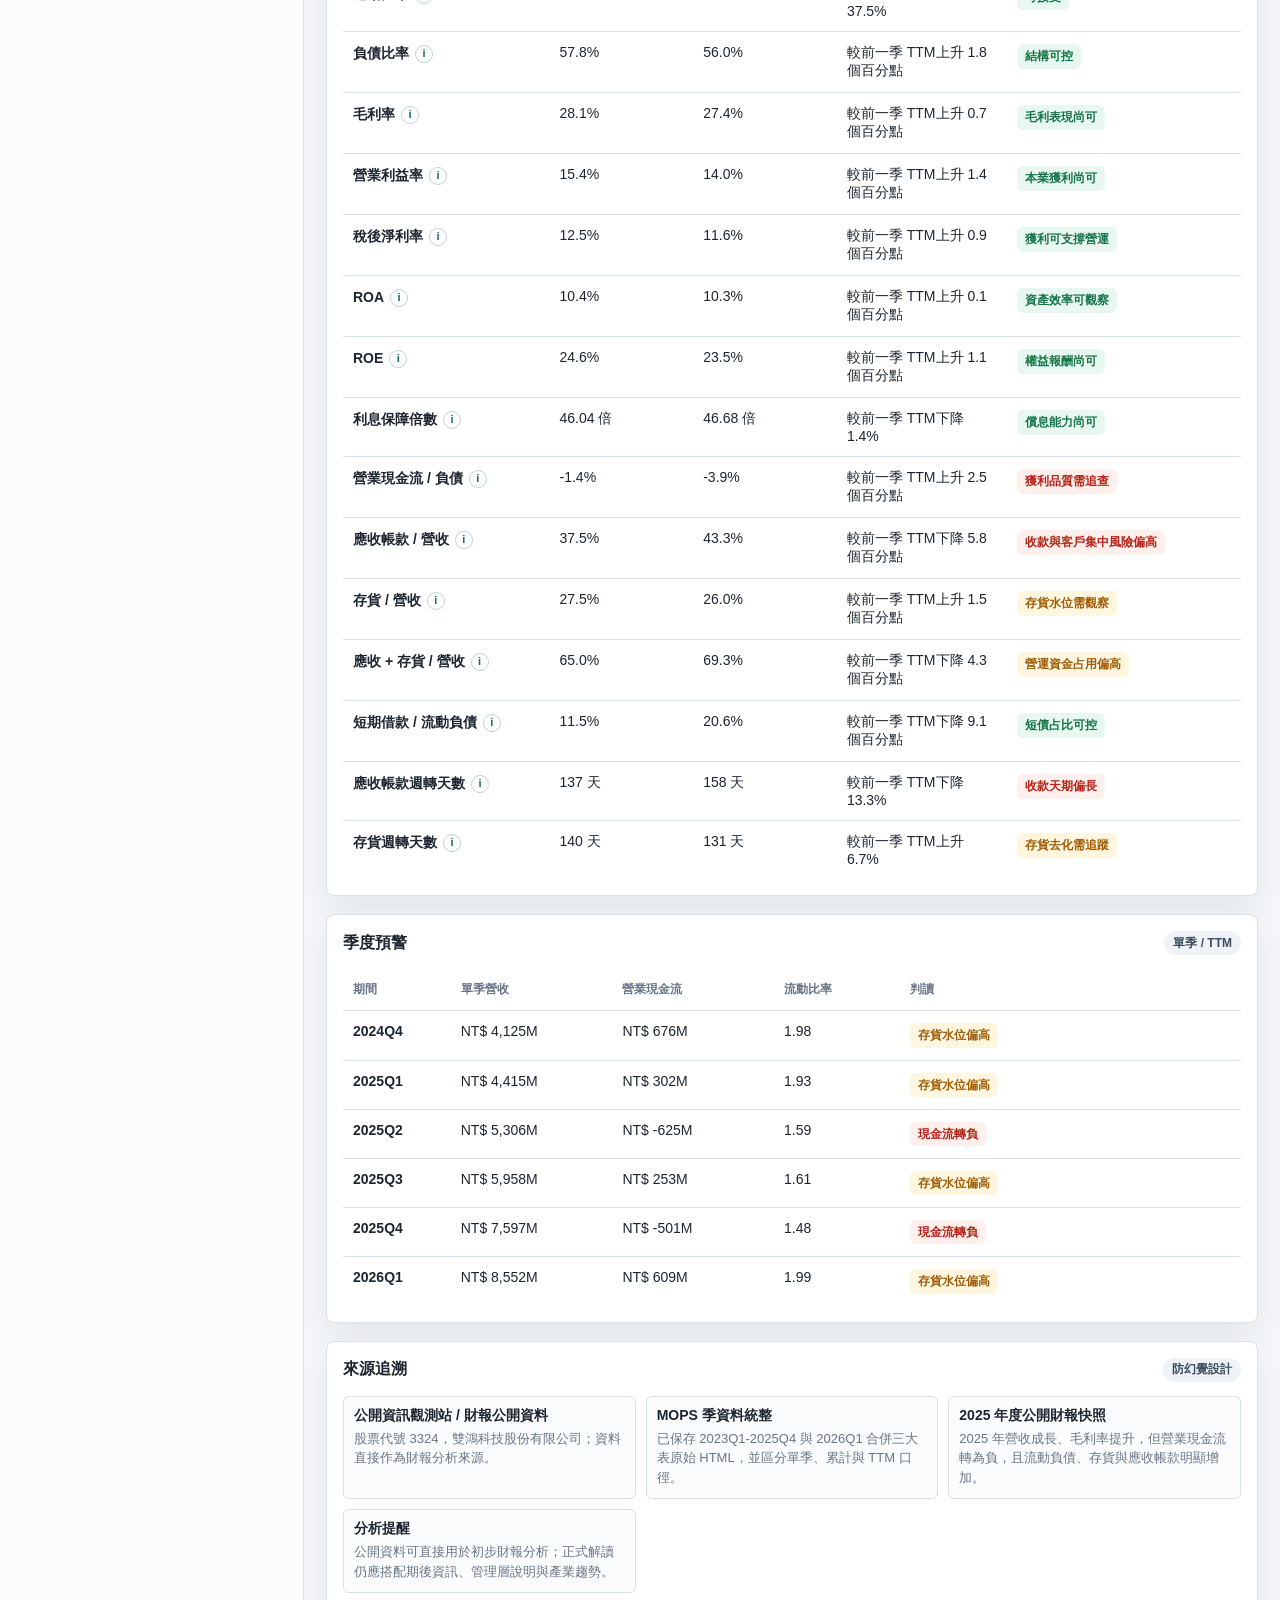
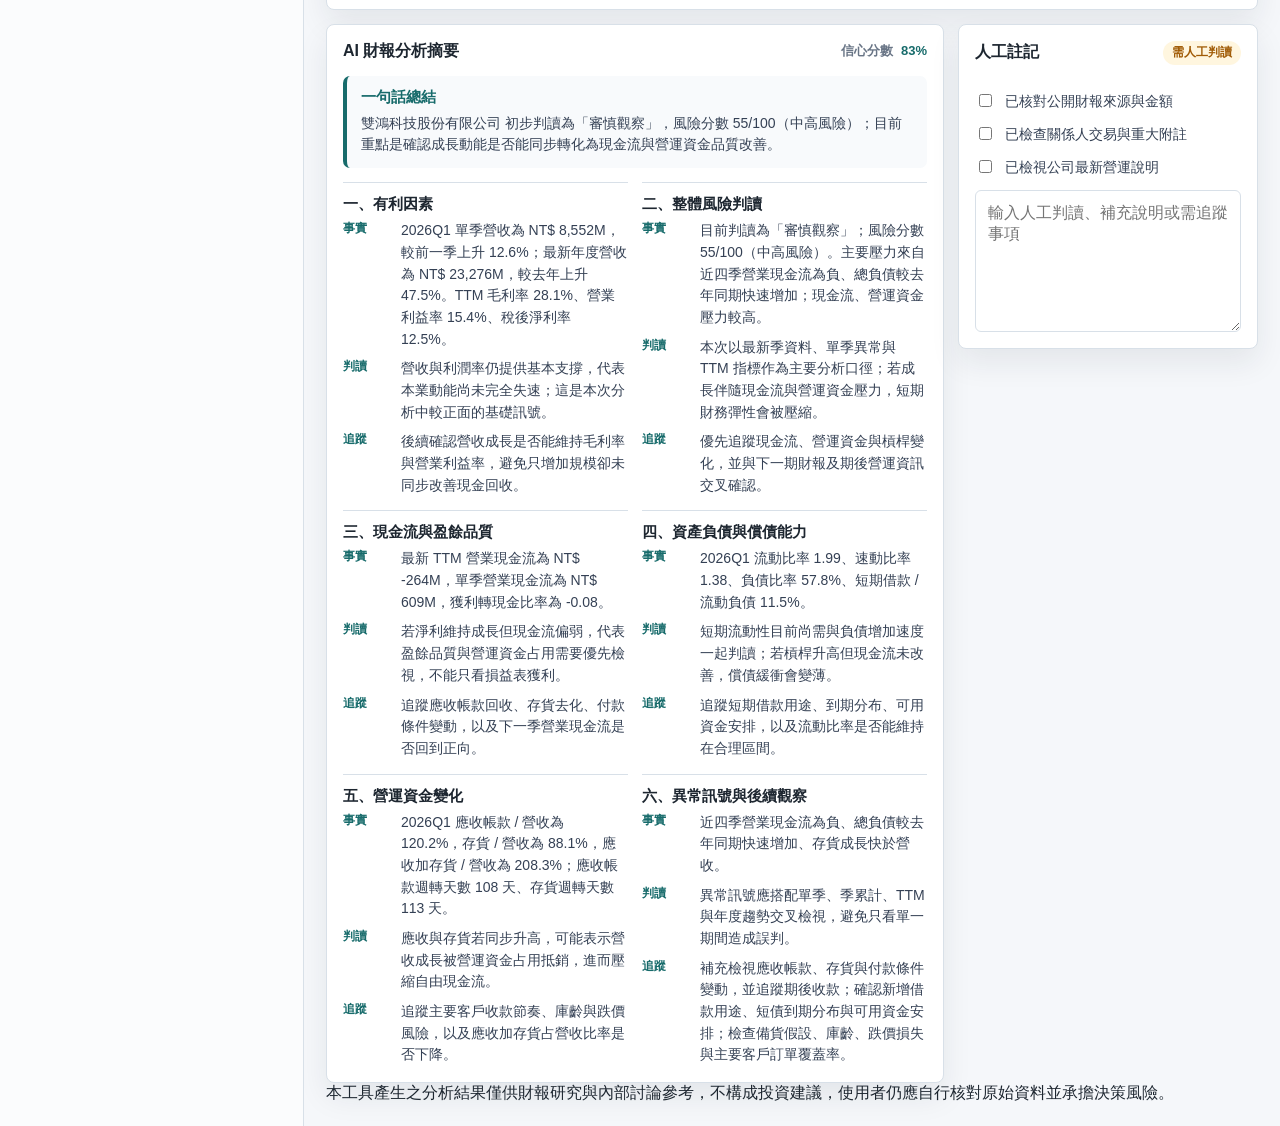
==== commit 13ff3c2a: "Add disclaimer placement to page" ====
--- a/index.html
+++ b/index.html
@@ -6,6 +6,7 @@
     <title>財報分析助手</title>
     <link rel="stylesheet" href="./style.css" />
     <link rel="stylesheet" href="./ratio-tooltips.css" />
+    <link rel="stylesheet" href="./disclaimer.css" />
   </head>
   <body>
     <main class="app-shell">
@@ -241,6 +242,10 @@
             <textarea id="reviewerNote" placeholder="輸入人工判讀、補充說明或需追蹤事項"></textarea>
           </article>
         </section>
+
+        <footer class="site-disclaimer" aria-label="免責聲明">
+          本工具產生之分析結果僅供財報研究與內部討論參考，不構成投資建議，使用者仍應自行核對原始資料並承擔決策風險。
+        </footer>
       </section>
     </main>
 
@@ -249,5 +254,6 @@
     <script src="./data/mops/3324_auras/auras_mops_data.js"></script>
     <script src="./app.js"></script>
     <script src="./ratio-tooltips.js"></script>
+    <script src="./export-disclaimer.js"></script>
   </body>
 </html>
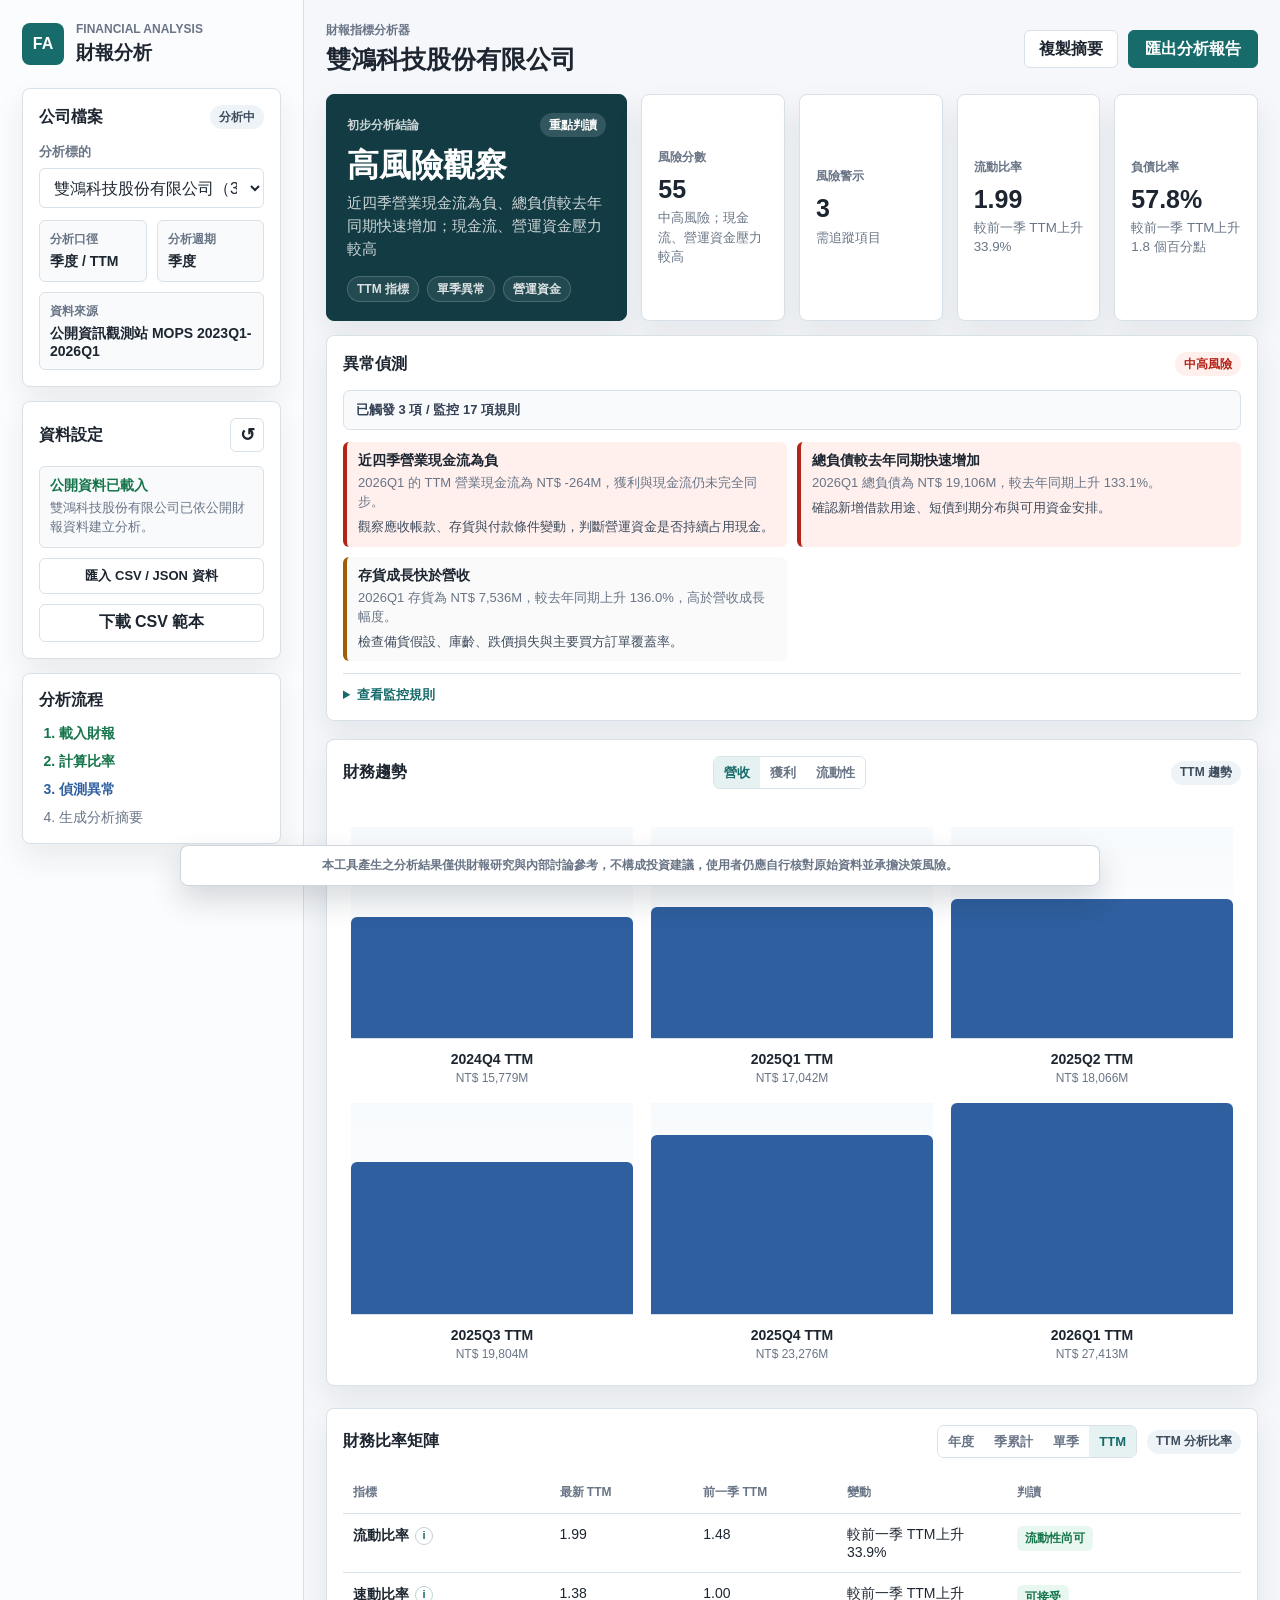
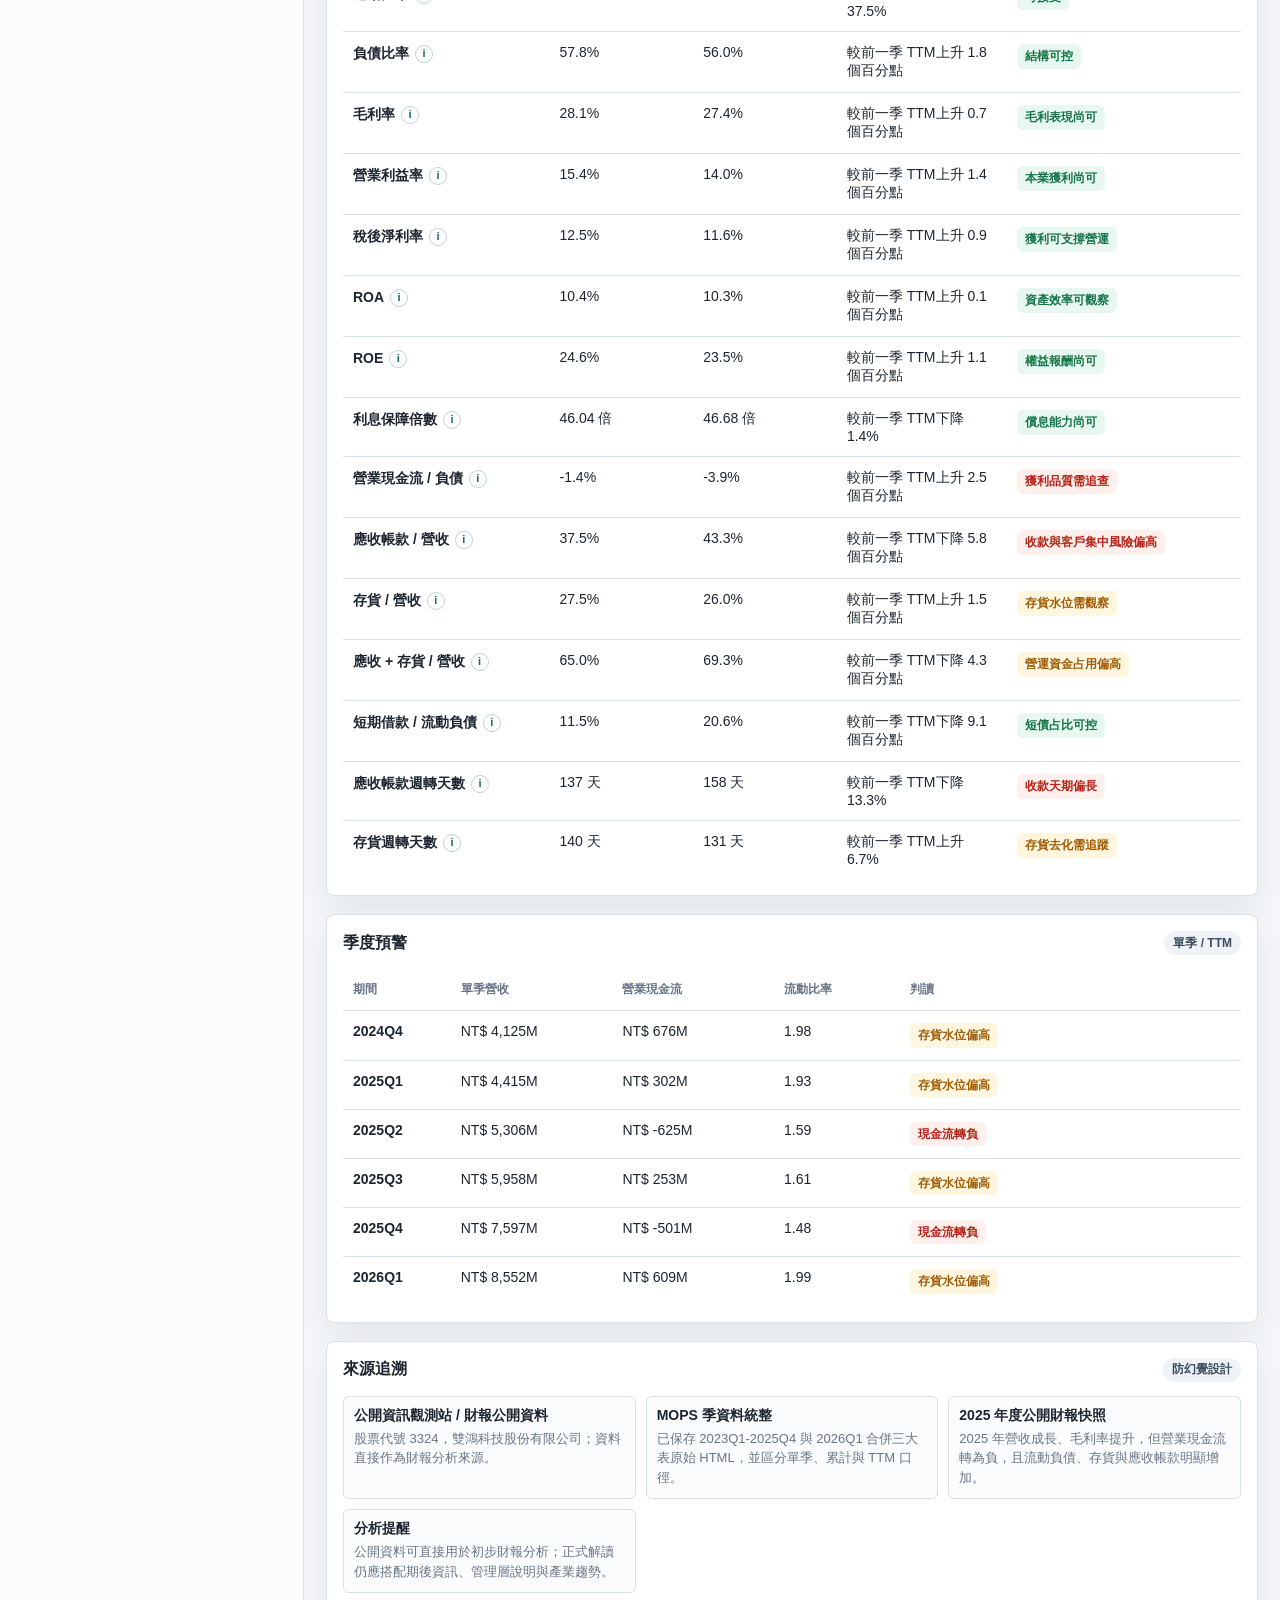
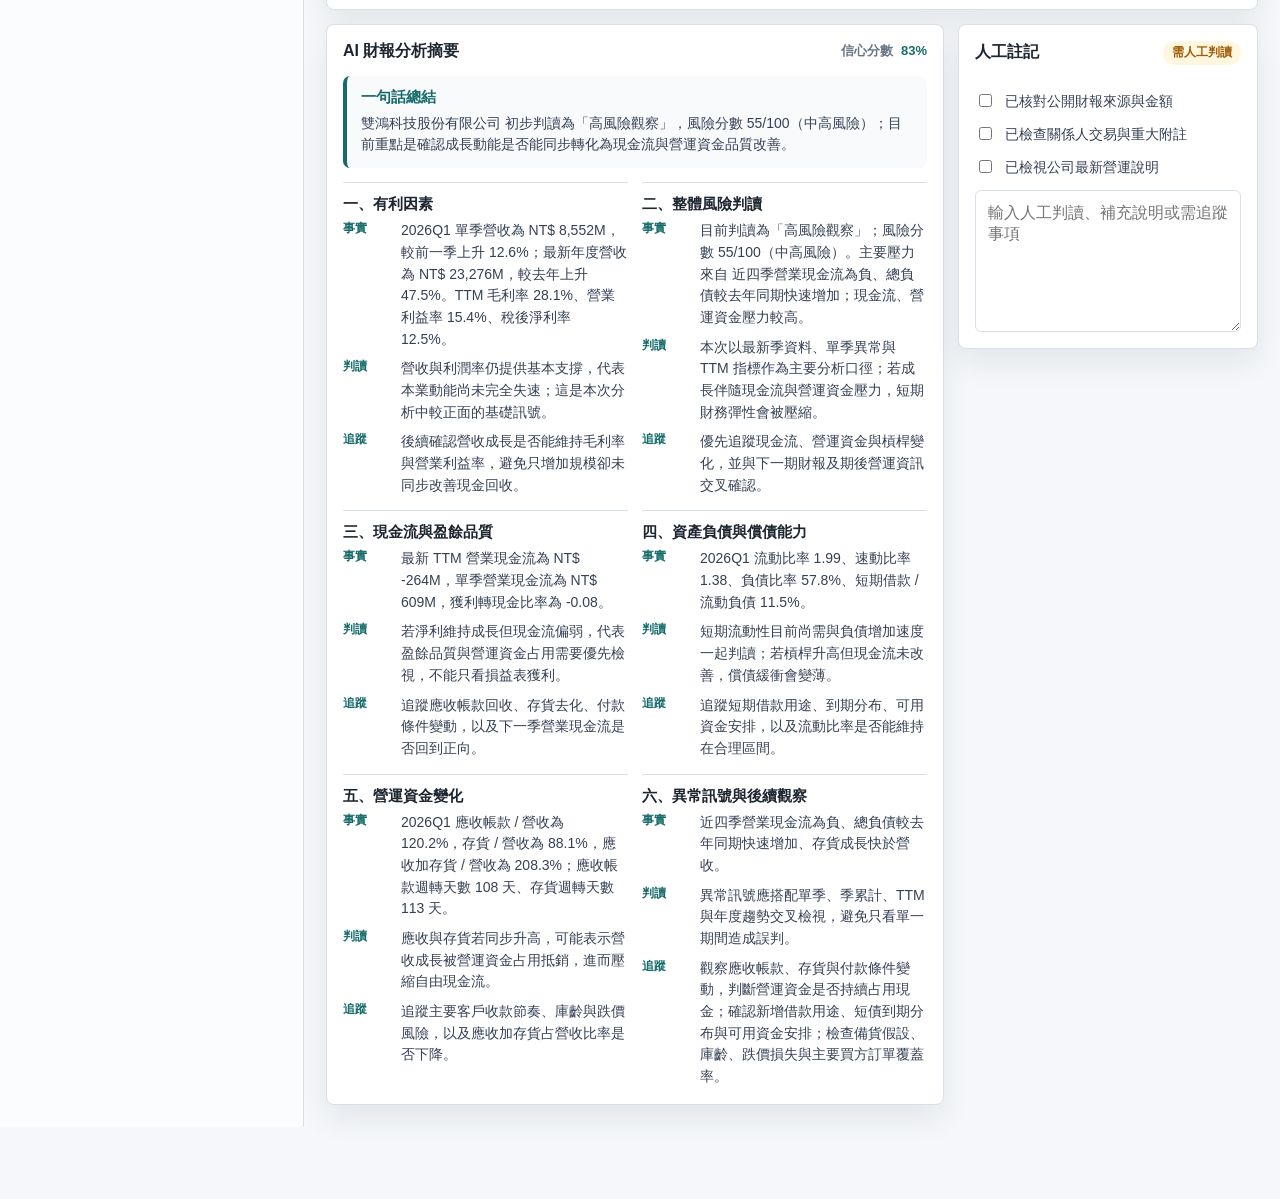
==== commit a7aff08b: "Load analysis summary overrides" ====
--- a/index.html
+++ b/index.html
@@ -251,9 +251,10 @@
 
     <div class="toast" id="toast" role="status" aria-live="polite"></div>
     <script src="./analysis-engine.js"></script>
+    <script src="./analysis-overrides.js"></script>
     <script src="./data/mops/3324_auras/auras_mops_data.js"></script>
     <script src="./app.js"></script>
     <script src="./ratio-tooltips.js"></script>
     <script src="./export-disclaimer.js"></script>
   </body>
-</html>
+</html>
--- a/disclaimer.css
+++ b/disclaimer.css
@@ -0,0 +1,39 @@
+body {
+  padding-bottom: calc(72px + env(safe-area-inset-bottom));
+}
+
+.site-disclaimer {
+  position: fixed;
+  z-index: 80;
+  right: auto;
+  bottom: calc(14px + env(safe-area-inset-bottom));
+  left: 50%;
+  width: min(920px, calc(100vw - 32px));
+  margin: 0;
+  border: 1px solid rgba(148, 163, 184, 0.45);
+  border-radius: 8px;
+  padding: 10px 14px;
+  background: rgba(255, 255, 255, 0.96);
+  box-shadow: 0 14px 30px rgba(15, 23, 42, 0.16);
+  color: var(--muted);
+  font-size: 12px;
+  font-weight: 700;
+  line-height: 1.55;
+  text-align: center;
+  transform: translateX(-50%);
+  backdrop-filter: blur(10px);
+}
+
+@media (max-width: 760px) {
+  body {
+    padding-bottom: calc(96px + env(safe-area-inset-bottom));
+  }
+
+  .site-disclaimer {
+    bottom: calc(10px + env(safe-area-inset-bottom));
+    width: calc(100vw - 24px);
+    padding: 9px 12px;
+    font-size: 11px;
+    text-align: left;
+  }
+}
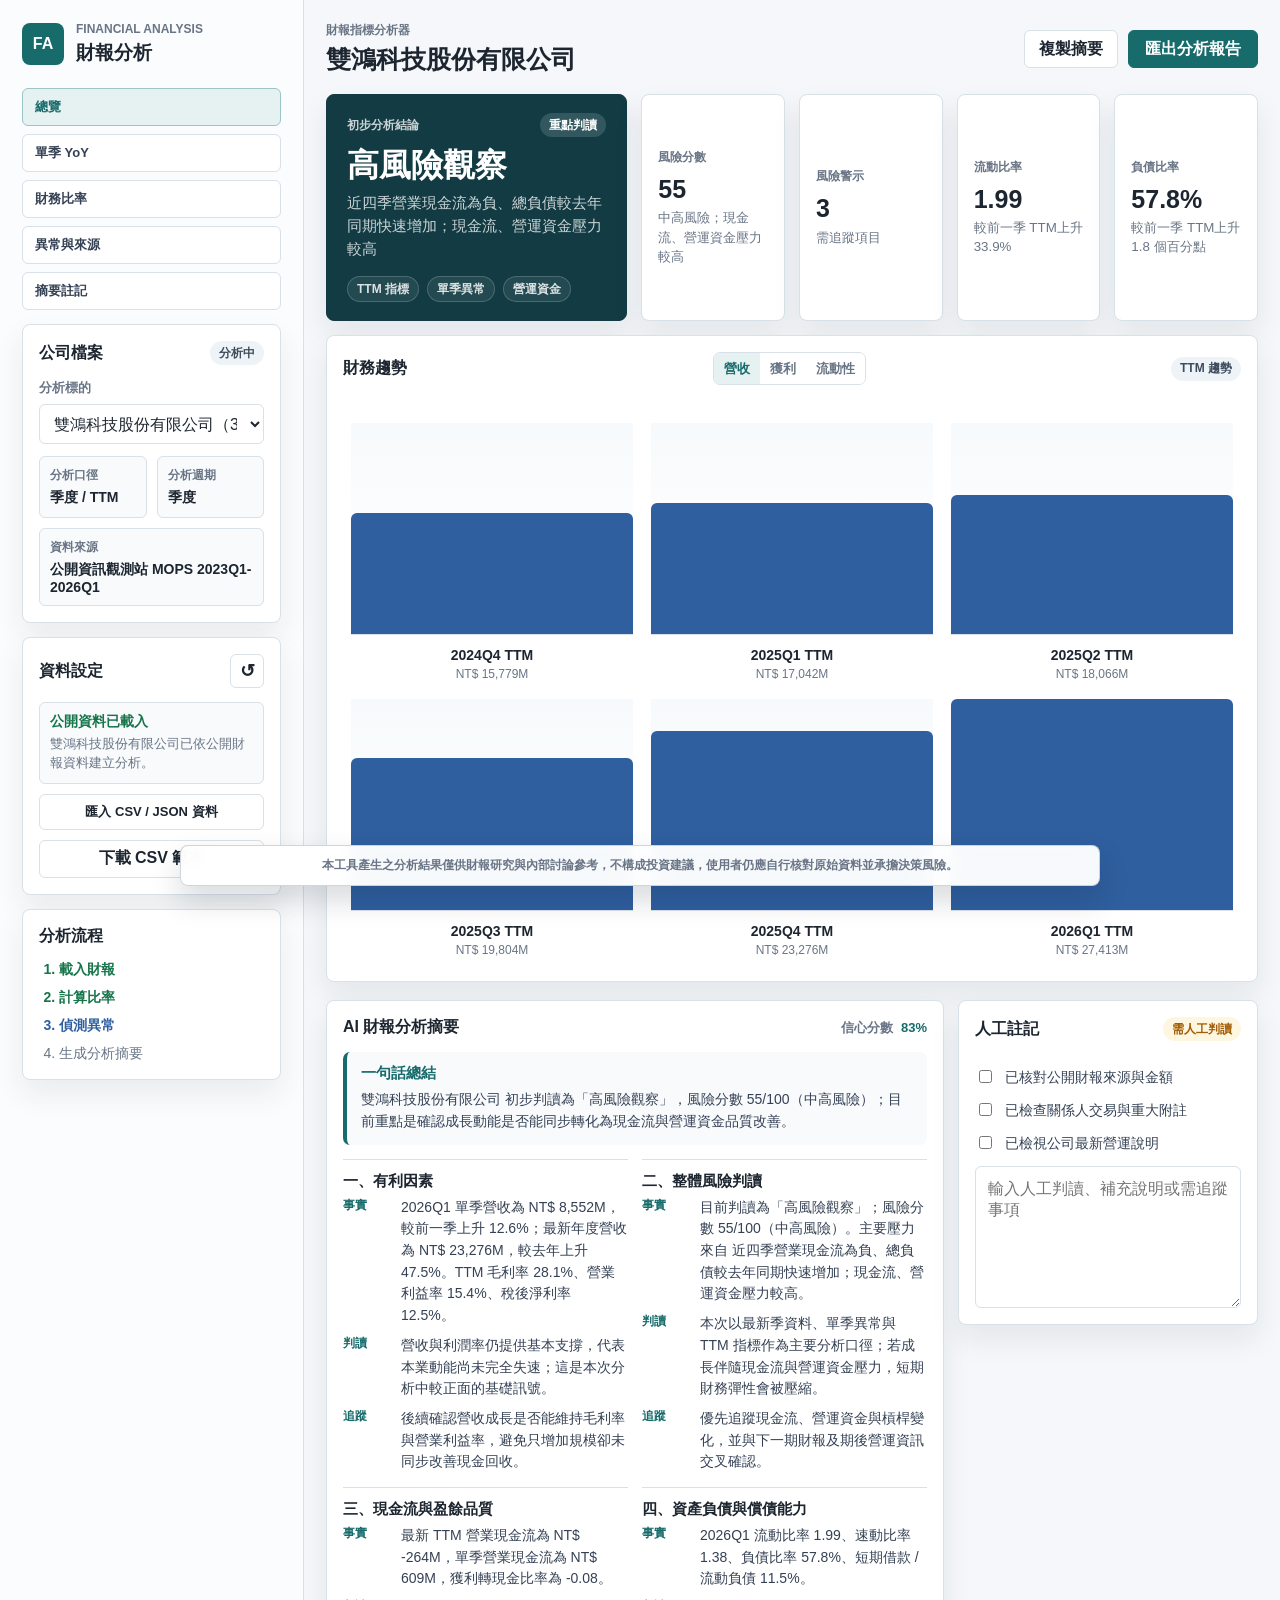
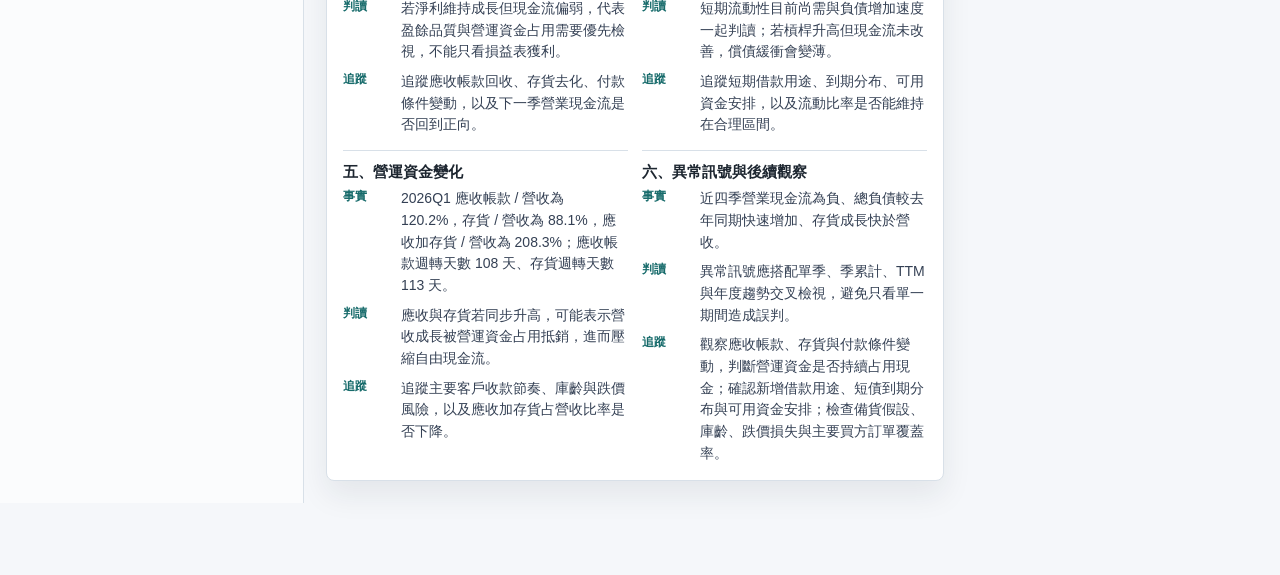
==== commit f9063061: "Add menu and single-quarter YoY dashboard" ====
--- a/index.html
+++ b/index.html
@@ -7,6 +7,7 @@
     <link rel="stylesheet" href="./style.css" />
     <link rel="stylesheet" href="./ratio-tooltips.css" />
     <link rel="stylesheet" href="./disclaimer.css" />
+    <link rel="stylesheet" href="./yoy-dashboard.css" />
   </head>
   <body>
     <main class="app-shell">
@@ -18,6 +19,14 @@
             <h1>財報分析</h1>
           </div>
         </div>
+
+        <nav class="view-menu" aria-label="功能表">
+          <button class="selected" type="button" data-view="overview">總覽</button>
+          <button type="button" data-view="yoy">單季 YoY</button>
+          <button type="button" data-view="ratios">財務比率</button>
+          <button type="button" data-view="alerts">異常與來源</button>
+          <button type="button" data-view="summary">摘要註記</button>
+        </nav>
 
         <section class="panel compact profile-panel">
           <div class="panel-title">
@@ -87,7 +96,7 @@
           </div>
         </header>
 
-        <section class="kpi-strip" aria-label="財報分析指標">
+        <section class="kpi-strip view-section" data-view-section="overview" aria-label="財報分析指標">
           <article class="kpi conclusion-kpi">
             <div class="kpi-heading">
               <span>初步分析結論</span>
@@ -123,8 +132,71 @@
           </article>
         </section>
 
+        <section class="yoy-dashboard view-section" data-view-section="yoy" hidden>
+          <div class="dashboard-heading">
+            <div>
+              <p class="eyebrow">Single Quarter YoY</p>
+              <h3>單季 YoY Dashboard</h3>
+            </div>
+            <span class="status-pill" id="yoySeasonality">同季比較</span>
+          </div>
+
+          <div class="yoy-kpi-strip" aria-label="單季 YoY 重點指標">
+            <article class="kpi yoy-kpi">
+              <span>最新比較</span>
+              <strong id="yoyLatestPeriod">--</strong>
+              <small id="yoyCompareBase">等待資料</small>
+            </article>
+            <article class="kpi yoy-kpi">
+              <span>營收 YoY</span>
+              <strong id="yoyRevenue">--</strong>
+              <small id="yoyRevenueNote">同季營收變化</small>
+            </article>
+            <article class="kpi yoy-kpi">
+              <span>營業利益 YoY</span>
+              <strong id="yoyOperatingIncome">--</strong>
+              <small id="yoyOperatingNote">本業成長品質</small>
+            </article>
+            <article class="kpi yoy-kpi">
+              <span>營業現金流 YoY</span>
+              <strong id="yoyCashFlow">--</strong>
+              <small id="yoyCashFlowNote">現金轉換</small>
+            </article>
+            <article class="kpi yoy-kpi">
+              <span>營運資金占用</span>
+              <strong id="yoyWorkingCapital">--</strong>
+              <small id="yoyWorkingCapitalNote">應收 + 存貨 / 營收</small>
+            </article>
+          </div>
+
+          <article class="panel yoy-panel">
+            <div class="panel-title">
+              <span>單季 YoY 判讀</span>
+              <span class="status-pill" id="yoySignal">等待資料</span>
+            </div>
+            <div class="yoy-brief" id="yoyBrief">尚無可比較的單季資料。</div>
+            <div class="yoy-bars" id="yoyChart" aria-label="單季營收 YoY 趨勢"></div>
+            <div class="ratio-table-wrap">
+              <table class="ratio-table yoy-table">
+                <thead>
+                  <tr>
+                    <th>期間</th>
+                    <th>營收 YoY</th>
+                    <th>營業利益 YoY</th>
+                    <th>淨利 YoY</th>
+                    <th>營業現金流 YoY</th>
+                    <th>營運資金占用</th>
+                    <th>判讀</th>
+                  </tr>
+                </thead>
+                <tbody id="yoyTable"></tbody>
+              </table>
+            </div>
+          </article>
+        </section>
+
         <section class="analysis-grid">
-          <article class="panel alert-panel">
+          <article class="panel alert-panel view-section" data-view-section="alerts" hidden>
             <div class="panel-title">
               <span>異常偵測</span>
               <span class="status-pill danger" id="riskLevel">高關注</span>
@@ -137,7 +209,7 @@
             </details>
           </article>
 
-          <article class="panel wide trend-panel">
+          <article class="panel wide trend-panel view-section" data-view-section="overview">
             <div class="panel-title">
               <span>財務趨勢</span>
               <div class="segmented chart-toggle" role="tablist" aria-label="趨勢指標">
@@ -150,7 +222,7 @@
             <div class="bar-chart" id="barChart" aria-label="財務趨勢圖"></div>
           </article>
 
-          <article class="panel wide ratios-panel">
+          <article class="panel wide ratios-panel view-section" data-view-section="ratios" hidden>
             <div class="panel-title">
               <span>財務比率矩陣</span>
               <div class="panel-tools">
@@ -179,7 +251,7 @@
             </div>
           </article>
 
-          <article class="panel wide quarters-panel">
+          <article class="panel wide quarters-panel view-section" data-view-section="alerts" hidden>
             <div class="panel-title">
               <span>季度預警</span>
               <span class="status-pill" id="quarterBasis">單季 / TTM</span>
@@ -200,7 +272,7 @@
             </div>
           </article>
 
-          <article class="panel evidence-panel">
+          <article class="panel evidence-panel view-section" data-view-section="alerts" hidden>
             <div class="panel-title">
               <span>來源追溯</span>
               <span class="status-pill">防幻覺設計</span>
@@ -210,7 +282,7 @@
 
         </section>
 
-        <section class="report-band">
+        <section class="report-band view-section" data-view-section="summary" hidden>
           <article class="panel report-panel">
             <div class="panel-title">
               <span>AI 財報分析摘要</span>
@@ -254,7 +326,8 @@
     <script src="./analysis-overrides.js"></script>
     <script src="./data/mops/3324_auras/auras_mops_data.js"></script>
     <script src="./app.js"></script>
+    <script src="./yoy-dashboard.js"></script>
     <script src="./ratio-tooltips.js"></script>
     <script src="./export-disclaimer.js"></script>
   </body>
-</html>+</html>
--- a/yoy-dashboard.css
+++ b/yoy-dashboard.css
@@ -0,0 +1,219 @@
+.view-menu {
+  display: grid;
+  gap: 8px;
+  margin-bottom: 14px;
+}
+
+.view-menu button {
+  min-height: 38px;
+  border: 1px solid var(--line);
+  border-radius: 6px;
+  background: #ffffff;
+  color: #344054;
+  padding: 0 12px;
+  text-align: left;
+  font-size: 13px;
+  font-weight: 850;
+}
+
+.view-menu button.selected {
+  border-color: #9dc4c6;
+  background: #e6f2f1;
+  color: var(--accent);
+}
+
+.yoy-dashboard {
+  margin-bottom: 14px;
+}
+
+.dashboard-heading {
+  display: flex;
+  gap: 14px;
+  align-items: center;
+  justify-content: space-between;
+  margin-bottom: 14px;
+}
+
+.dashboard-heading h3 {
+  margin: 0;
+  font-size: 22px;
+}
+
+.yoy-kpi-strip {
+  display: grid;
+  grid-template-columns: repeat(5, minmax(0, 1fr));
+  gap: 14px;
+  margin-bottom: 14px;
+}
+
+.yoy-kpi {
+  min-height: 122px;
+}
+
+.yoy-panel {
+  padding: 16px;
+}
+
+.yoy-brief {
+  margin-bottom: 14px;
+  border: 1px solid #c6d9df;
+  border-radius: 7px;
+  background: #f7fbfb;
+  padding: 12px 14px;
+  color: #344054;
+  font-size: 14px;
+  font-weight: 750;
+  line-height: 1.55;
+}
+
+.yoy-bars {
+  display: grid;
+  gap: 10px;
+  margin-bottom: 14px;
+  border: 1px solid var(--line);
+  border-radius: 7px;
+  background: #fbfcfd;
+  padding: 12px;
+}
+
+.yoy-bar-row {
+  display: grid;
+  grid-template-columns: 118px minmax(0, 1fr);
+  gap: 12px;
+  align-items: center;
+}
+
+.yoy-bar-label {
+  display: flex;
+  gap: 8px;
+  align-items: baseline;
+  justify-content: space-between;
+  min-width: 0;
+}
+
+.yoy-bar-label strong {
+  font-size: 13px;
+}
+
+.yoy-bar-label span,
+.table-subtext {
+  color: var(--muted);
+  font-size: 12px;
+  font-weight: 750;
+}
+
+.table-subtext {
+  display: block;
+  margin-top: 3px;
+}
+
+.yoy-bar-track {
+  height: 12px;
+  border-radius: 999px;
+  background: #e8edf2;
+  overflow: hidden;
+}
+
+.yoy-bar {
+  height: 100%;
+  min-width: 6px;
+  border-radius: inherit;
+}
+
+.yoy-bar.ok {
+  background: var(--ok);
+}
+
+.yoy-bar.warning {
+  background: var(--warning);
+}
+
+.yoy-bar.danger {
+  background: var(--danger);
+}
+
+.yoy-table th:nth-child(1),
+.yoy-table td:nth-child(1) {
+  width: 12%;
+}
+
+.yoy-table th:nth-child(2),
+.yoy-table td:nth-child(2),
+.yoy-table th:nth-child(3),
+.yoy-table td:nth-child(3),
+.yoy-table th:nth-child(4),
+.yoy-table td:nth-child(4),
+.yoy-table th:nth-child(5),
+.yoy-table td:nth-child(5),
+.yoy-table th:nth-child(6),
+.yoy-table td:nth-child(6) {
+  width: 13%;
+}
+
+.yoy-table th:nth-child(7),
+.yoy-table td:nth-child(7) {
+  width: 23%;
+}
+
+@media (max-width: 1120px) {
+  .view-menu {
+    grid-template-columns: repeat(5, minmax(0, 1fr));
+  }
+
+  .view-menu button {
+    text-align: center;
+  }
+
+  .yoy-kpi-strip {
+    grid-template-columns: repeat(3, minmax(0, 1fr));
+  }
+}
+
+@media (max-width: 760px) {
+  .view-menu {
+    grid-template-columns: repeat(2, minmax(0, 1fr));
+    margin-bottom: 0;
+  }
+
+  .view-menu button {
+    min-height: 42px;
+    padding: 0 10px;
+    text-align: center;
+  }
+
+  .dashboard-heading {
+    align-items: flex-start;
+    flex-direction: column;
+    gap: 8px;
+    margin-bottom: 12px;
+  }
+
+  .dashboard-heading h3 {
+    font-size: 19px;
+  }
+
+  .yoy-kpi-strip {
+    grid-template-columns: repeat(2, minmax(0, 1fr));
+    gap: 10px;
+  }
+
+  .yoy-panel {
+    border-radius: 7px;
+    padding: 13px;
+    box-shadow: none;
+  }
+
+  .yoy-brief {
+    padding: 11px;
+    font-size: 13px;
+  }
+
+  .yoy-bars {
+    padding: 11px;
+  }
+
+  .yoy-bar-row {
+    grid-template-columns: 1fr;
+    gap: 7px;
+  }
+}
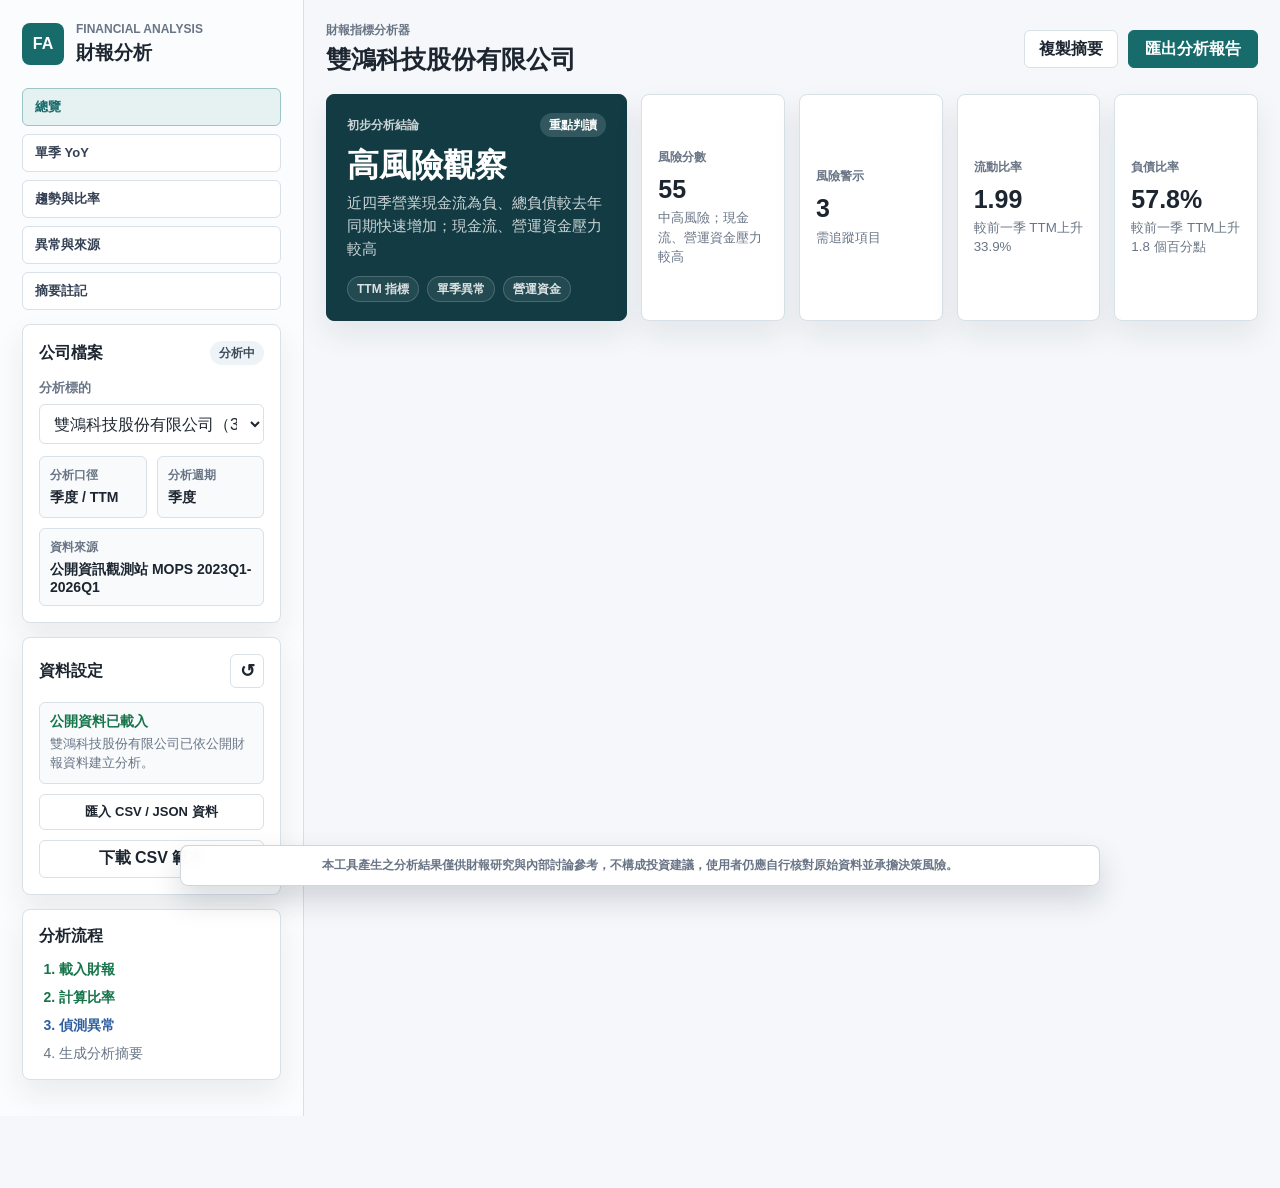
==== commit 37b20a80: "Group financial trend and ratios together" ====
--- a/index.html
+++ b/index.html
@@ -23,7 +23,7 @@
         <nav class="view-menu" aria-label="功能表">
           <button class="selected" type="button" data-view="overview">總覽</button>
           <button type="button" data-view="yoy">單季 YoY</button>
-          <button type="button" data-view="ratios">財務比率</button>
+          <button type="button" data-view="ratios">趨勢與比率</button>
           <button type="button" data-view="alerts">異常與來源</button>
           <button type="button" data-view="summary">摘要註記</button>
         </nav>
@@ -209,7 +209,7 @@
             </details>
           </article>
 
-          <article class="panel wide trend-panel view-section" data-view-section="overview">
+          <article class="panel wide trend-panel view-section" data-view-section="ratios" hidden>
             <div class="panel-title">
               <span>財務趨勢</span>
               <div class="segmented chart-toggle" role="tablist" aria-label="趨勢指標">
--- a/yoy-dashboard.css
+++ b/yoy-dashboard.css
@@ -20,6 +20,10 @@
   border-color: #9dc4c6;
   background: #e6f2f1;
   color: var(--accent);
+}
+
+.view-section[hidden] {
+  display: none !important;
 }
 
 .yoy-dashboard {
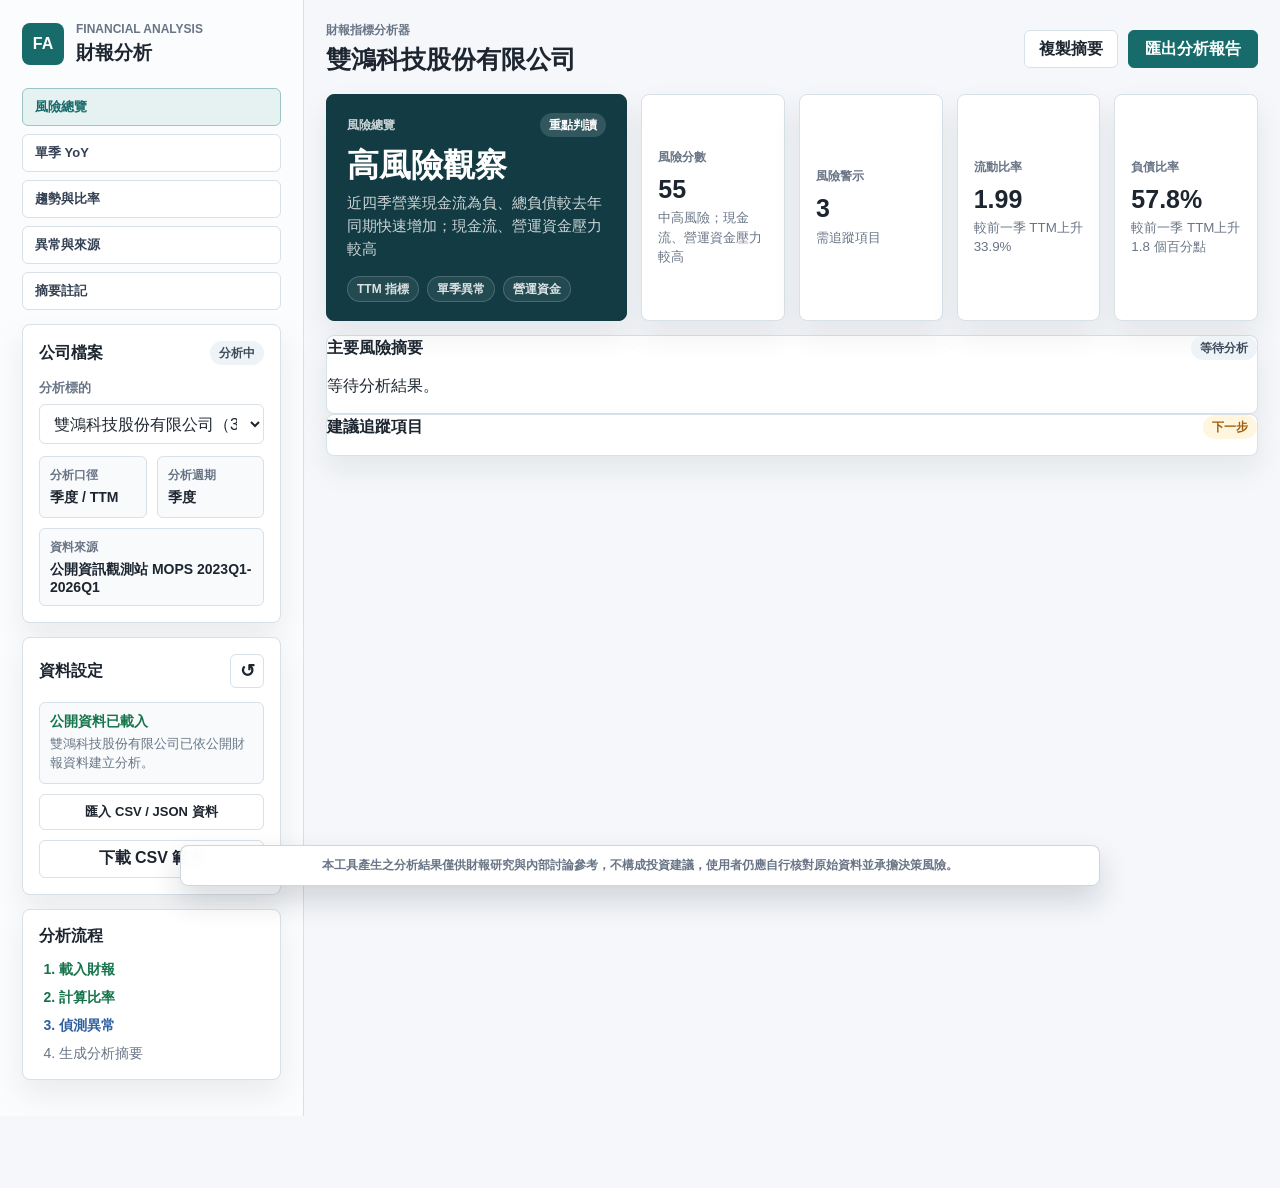
==== commit 9451fc33: "Refine overview into risk summary dashboard" ====
--- a/index.html
+++ b/index.html
@@ -7,7 +7,12 @@
     <link rel="stylesheet" href="./style.css" />
     <link rel="stylesheet" href="./ratio-tooltips.css" />
     <link rel="stylesheet" href="./disclaimer.css" />
-    <link rel="stylesheet" href="./yoy-dashboard.css" />
+    <link rel="stylesheet" href="./yoy-dashboard.css?v=20260615-risk-overview" />
+    <style>
+      .view-section[hidden] {
+        display: none !important;
+      }
+    </style>
   </head>
   <body>
     <main class="app-shell">
@@ -21,7 +26,7 @@
         </div>
 
         <nav class="view-menu" aria-label="功能表">
-          <button class="selected" type="button" data-view="overview">總覽</button>
+          <button class="selected" type="button" data-view="overview">風險總覽</button>
           <button type="button" data-view="yoy">單季 YoY</button>
           <button type="button" data-view="ratios">趨勢與比率</button>
           <button type="button" data-view="alerts">異常與來源</button>
@@ -99,7 +104,7 @@
         <section class="kpi-strip view-section" data-view-section="overview" aria-label="財報分析指標">
           <article class="kpi conclusion-kpi">
             <div class="kpi-heading">
-              <span>初步分析結論</span>
+              <span>風險總覽</span>
               <span class="status-pill conclusion-pill">重點判讀</span>
             </div>
             <strong id="recommendation">審慎觀察</strong>
@@ -129,6 +134,25 @@
             <span>負債比率</span>
             <strong id="debtRatio">71.0%</strong>
             <small id="debtRatioDelta">較去年上升 13.9%</small>
+          </article>
+        </section>
+
+        <section class="overview-grid view-section" data-view-section="overview" aria-label="風險總覽補充">
+          <article class="panel overview-card">
+            <div class="panel-title">
+              <span>主要風險摘要</span>
+              <span class="status-pill" id="overviewRiskBand">等待分析</span>
+            </div>
+            <p class="overview-lead" id="overviewRiskLead">等待分析結果。</p>
+            <ul class="overview-list" id="overviewRiskList"></ul>
+          </article>
+
+          <article class="panel overview-card">
+            <div class="panel-title">
+              <span>建議追蹤項目</span>
+              <span class="status-pill warning">下一步</span>
+            </div>
+            <ul class="overview-list action-list" id="overviewActionList"></ul>
           </article>
         </section>
 
@@ -326,7 +350,7 @@
     <script src="./analysis-overrides.js"></script>
     <script src="./data/mops/3324_auras/auras_mops_data.js"></script>
     <script src="./app.js"></script>
-    <script src="./yoy-dashboard.js"></script>
+    <script src="./yoy-dashboard.js?v=20260615-risk-overview"></script>
     <script src="./ratio-tooltips.js"></script>
     <script src="./export-disclaimer.js"></script>
   </body>
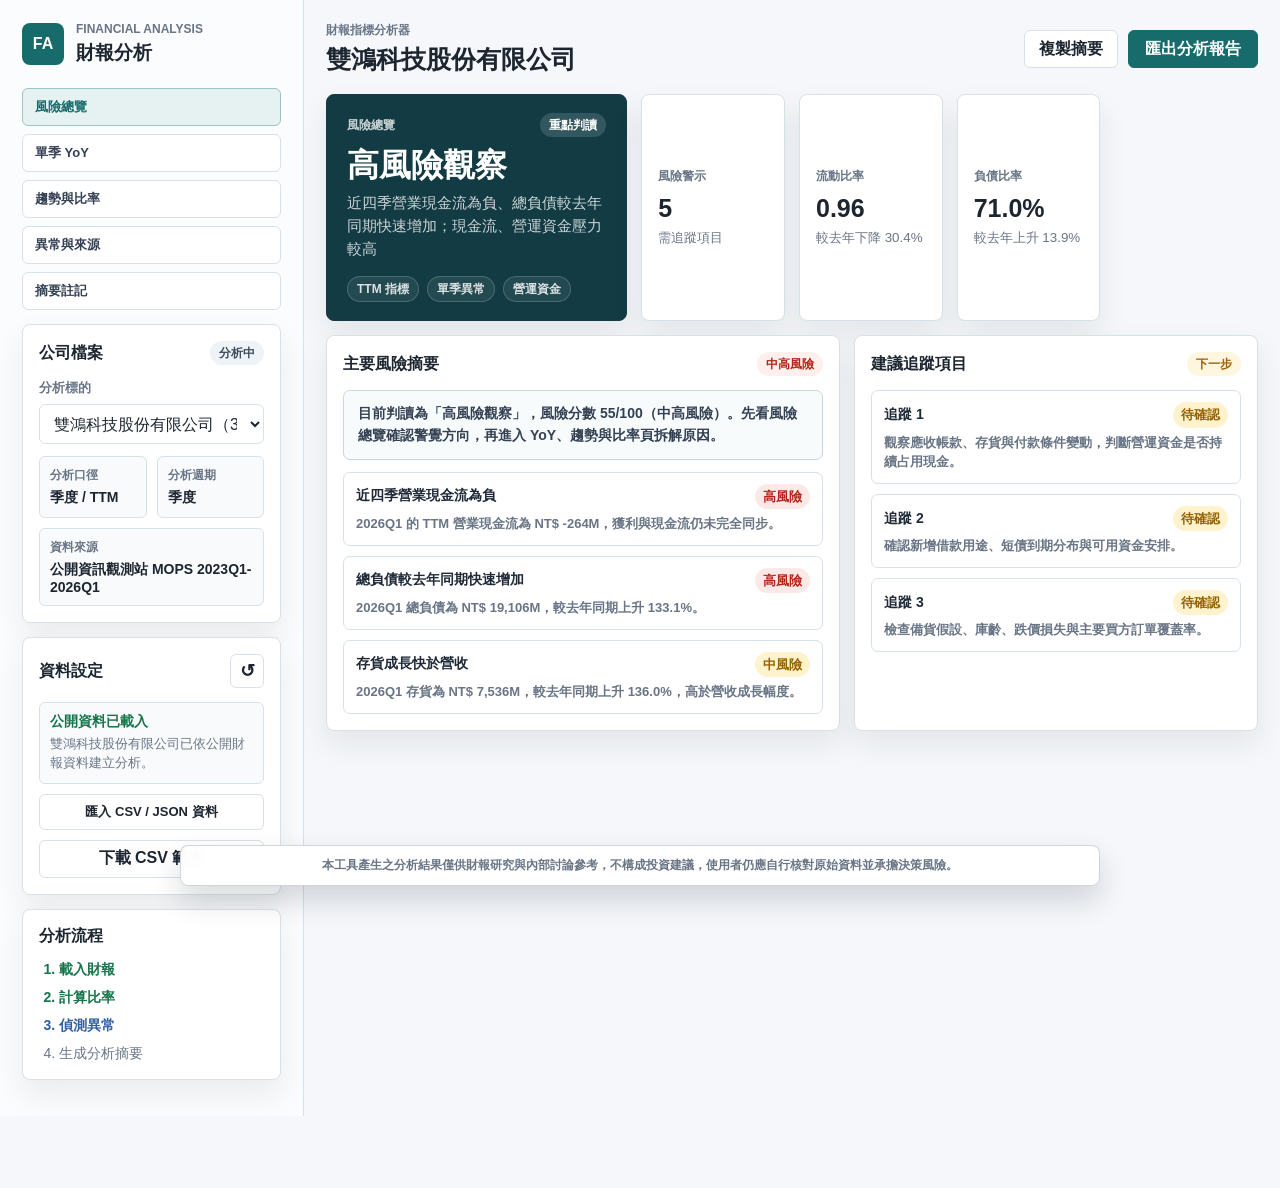
==== commit 0879ef30: "Remove visible risk score KPI" ====
--- a/index.html
+++ b/index.html
@@ -116,11 +116,6 @@
             </div>
           </article>
           <article class="kpi metric-kpi">
-            <span>風險分數</span>
-            <strong id="riskScore">--</strong>
-            <small id="riskScoreReason">等待分析</small>
-          </article>
-          <article class="kpi metric-kpi">
             <span>風險警示</span>
             <strong id="alertCount">5</strong>
             <small>需追蹤項目</small>
--- a/yoy-dashboard.css
+++ b/yoy-dashboard.css
@@ -24,6 +24,91 @@
 
 .view-section[hidden] {
   display: none !important;
+}
+
+.overview-grid {
+  display: grid;
+  grid-template-columns: minmax(0, 1.12fr) minmax(0, 0.88fr);
+  gap: 14px;
+  margin-bottom: 14px;
+}
+
+.overview-card {
+  padding: 16px;
+}
+
+.overview-lead {
+  margin: 0 0 12px;
+  border: 1px solid #c6d9df;
+  border-radius: 7px;
+  background: #f7fbfb;
+  padding: 12px 14px;
+  color: #344054;
+  font-size: 14px;
+  font-weight: 750;
+  line-height: 1.55;
+}
+
+.overview-list {
+  display: grid;
+  gap: 10px;
+  margin: 0;
+  padding: 0;
+  list-style: none;
+}
+
+.overview-list li {
+  border: 1px solid var(--line);
+  border-radius: 7px;
+  background: #ffffff;
+  padding: 11px 12px;
+}
+
+.overview-list strong {
+  display: flex;
+  gap: 8px;
+  align-items: center;
+  justify-content: space-between;
+  margin-bottom: 5px;
+  color: #1f2937;
+  font-size: 14px;
+}
+
+.overview-list span {
+  display: block;
+  color: var(--muted);
+  font-size: 13px;
+  font-weight: 650;
+  line-height: 1.5;
+}
+
+.overview-list em {
+  display: block;
+  margin-top: 6px;
+  color: #475467;
+  font-size: 12px;
+  font-style: normal;
+  font-weight: 800;
+}
+
+.overview-tag {
+  flex: 0 0 auto;
+  border-radius: 999px;
+  background: #eef2f6;
+  color: #475467;
+  padding: 3px 8px;
+  font-size: 11px;
+  font-weight: 900;
+}
+
+.overview-tag.danger {
+  background: #fde8e8;
+  color: #b42318;
+}
+
+.overview-tag.warning {
+  background: #fff3cd;
+  color: #946200;
 }
 
 .yoy-dashboard {
@@ -171,6 +256,10 @@
   .yoy-kpi-strip {
     grid-template-columns: repeat(3, minmax(0, 1fr));
   }
+
+  .overview-grid {
+    grid-template-columns: 1fr;
+  }
 }
 
 @media (max-width: 760px) {
@@ -201,6 +290,21 @@
     gap: 10px;
   }
 
+  .overview-grid {
+    gap: 10px;
+  }
+
+  .overview-card {
+    border-radius: 7px;
+    padding: 13px;
+    box-shadow: none;
+  }
+
+  .overview-lead {
+    padding: 11px;
+    font-size: 13px;
+  }
+
   .yoy-panel {
     border-radius: 7px;
     padding: 13px;
